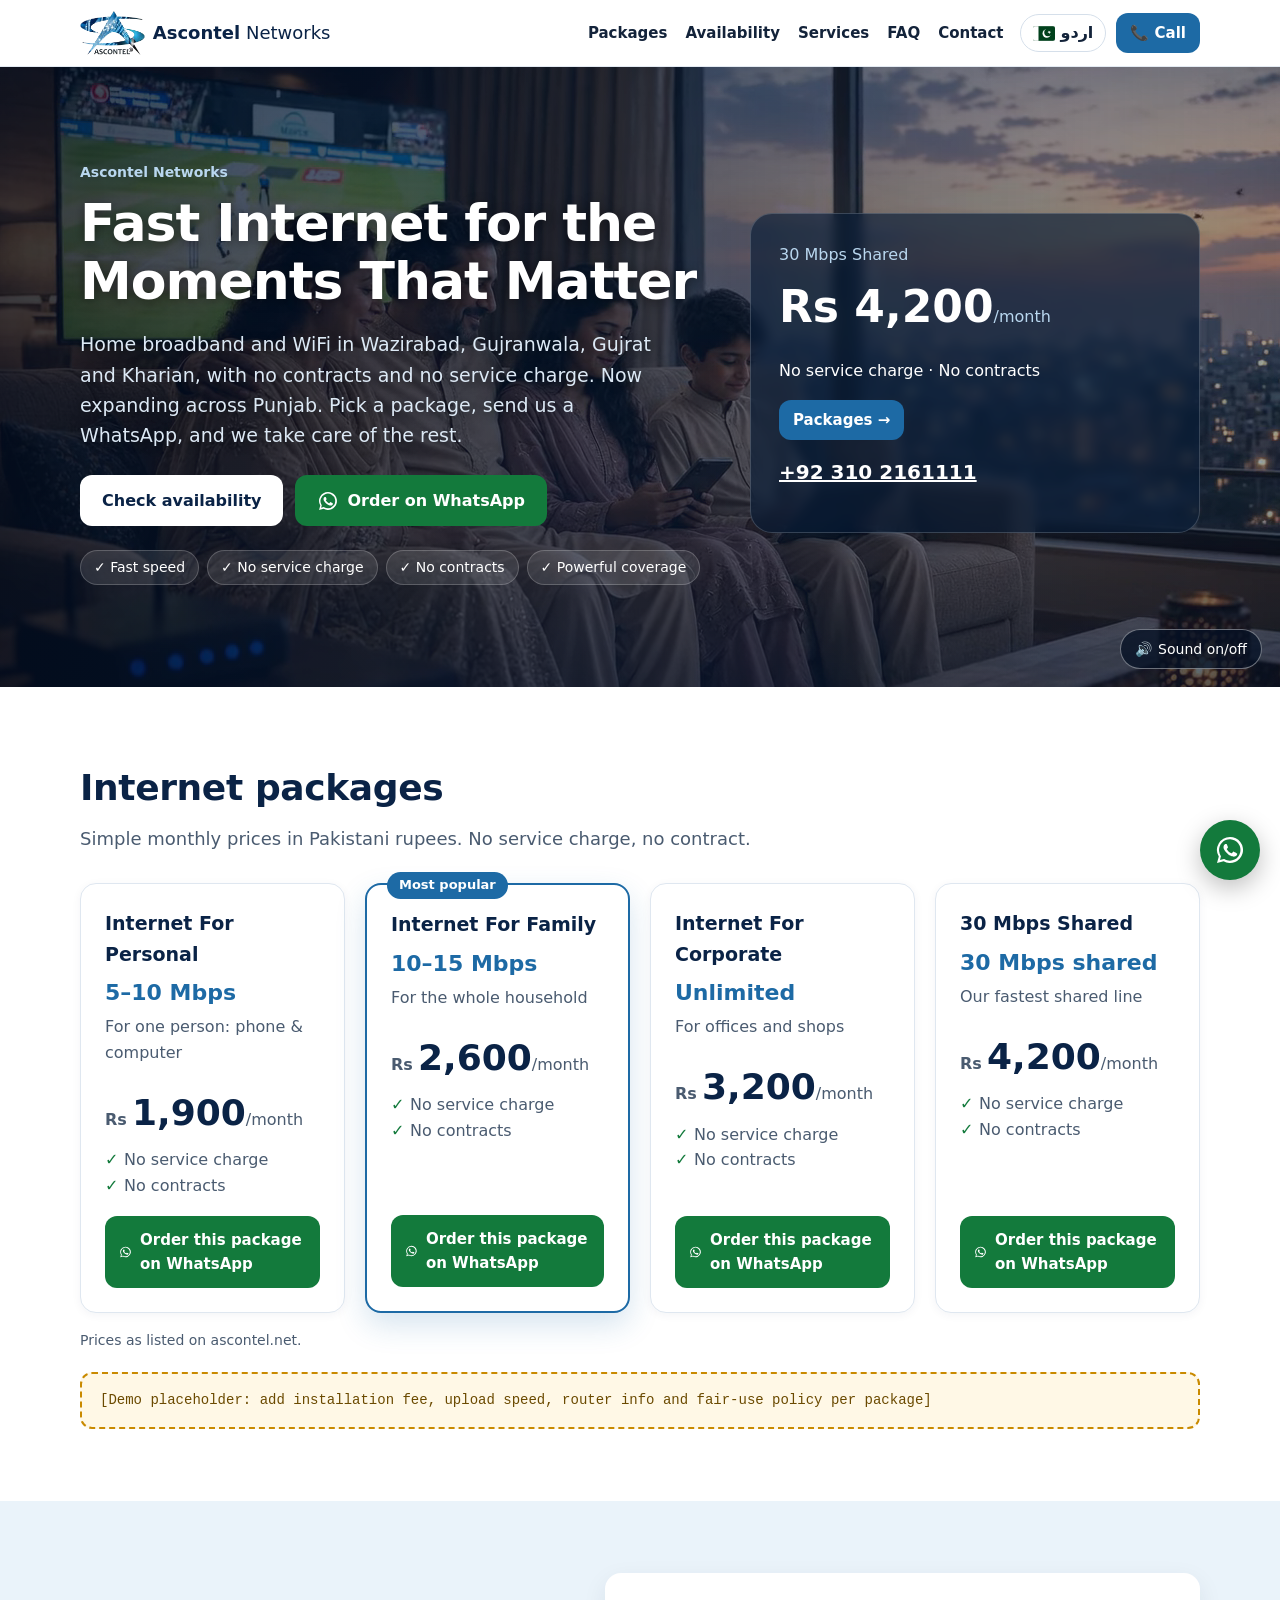
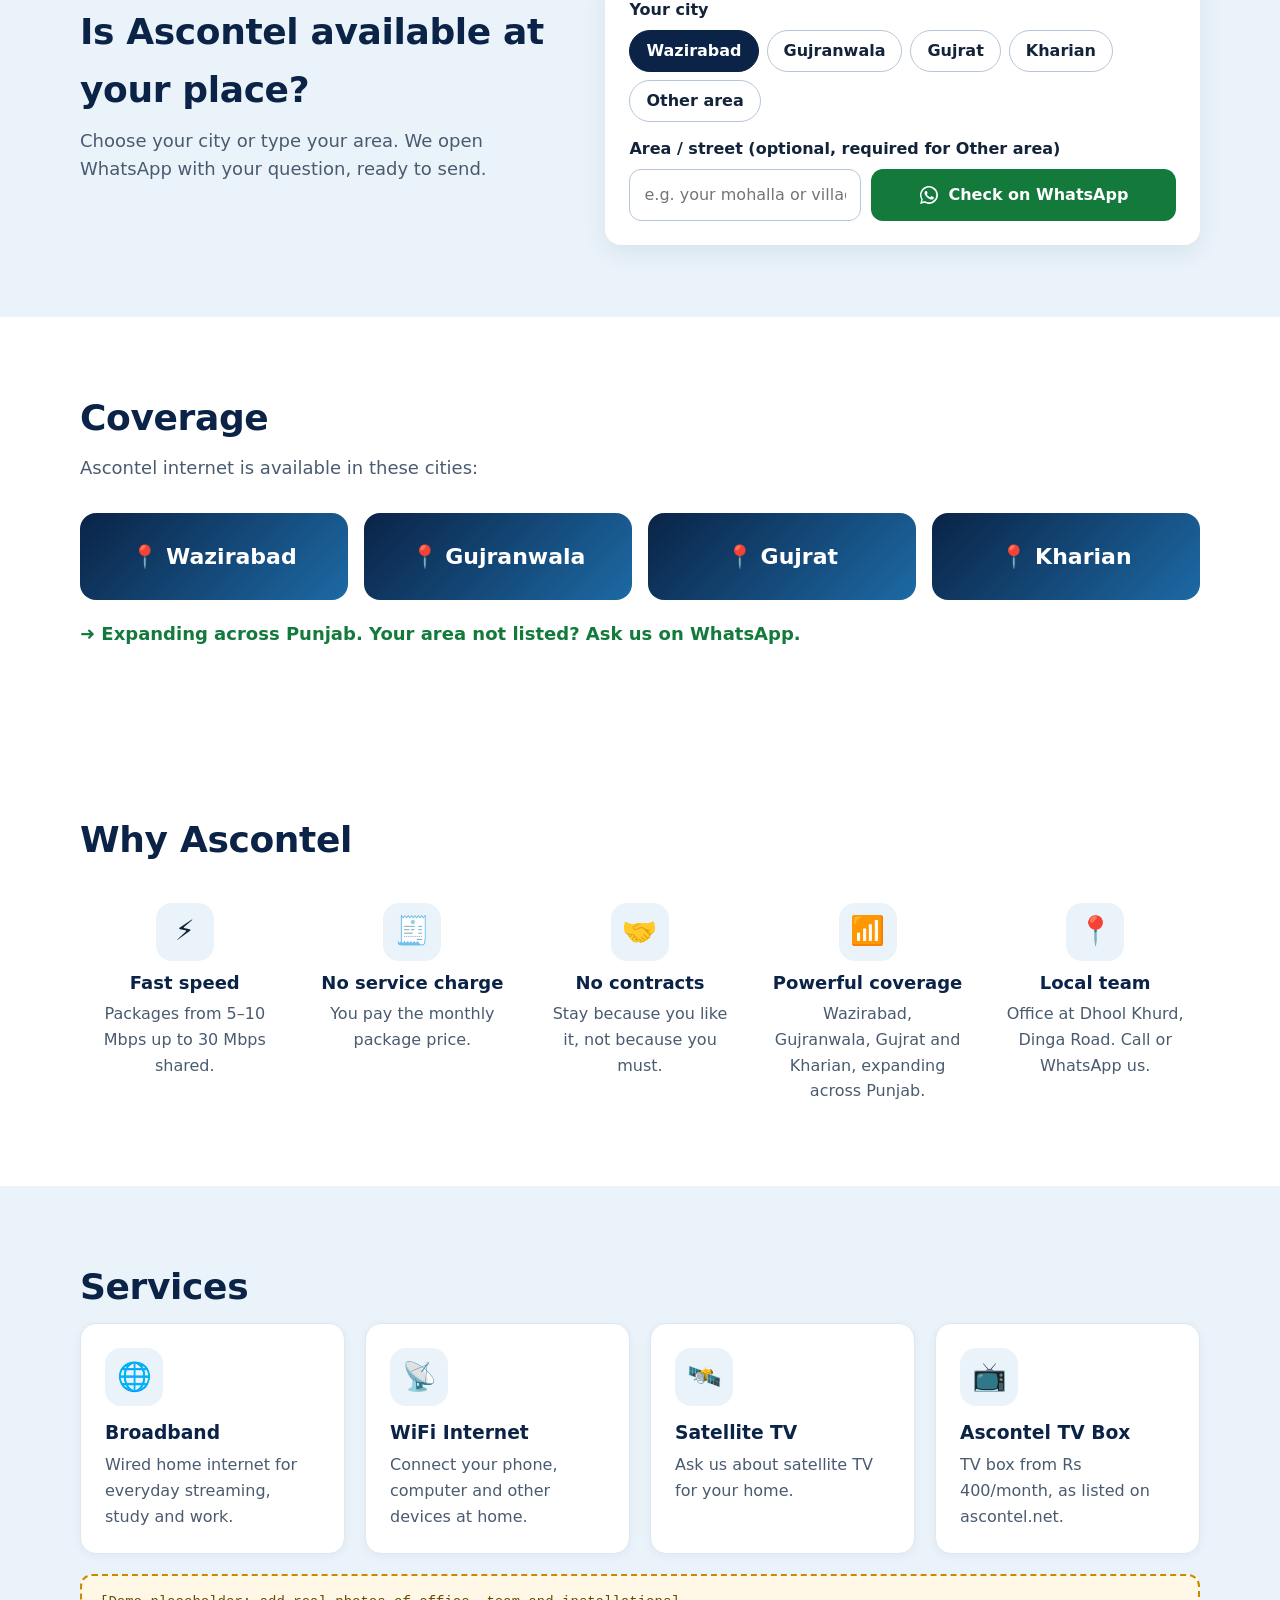
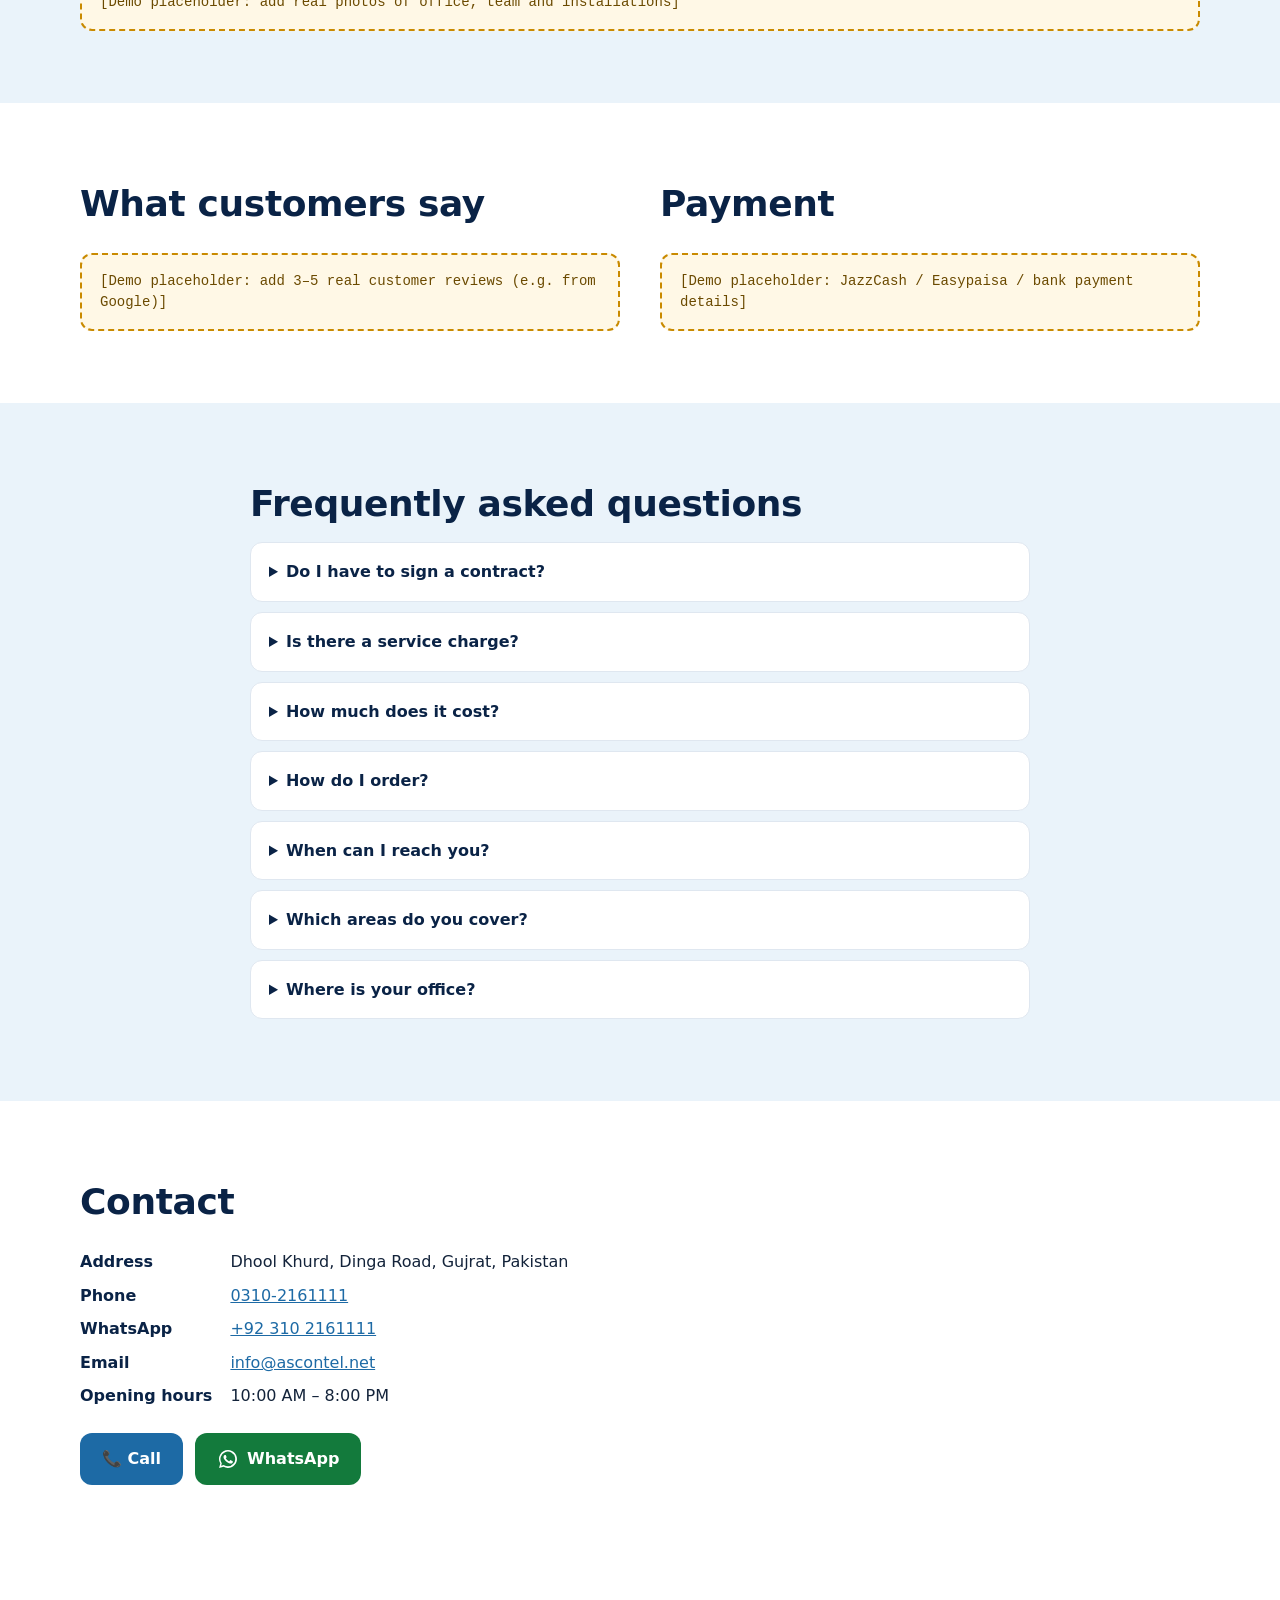
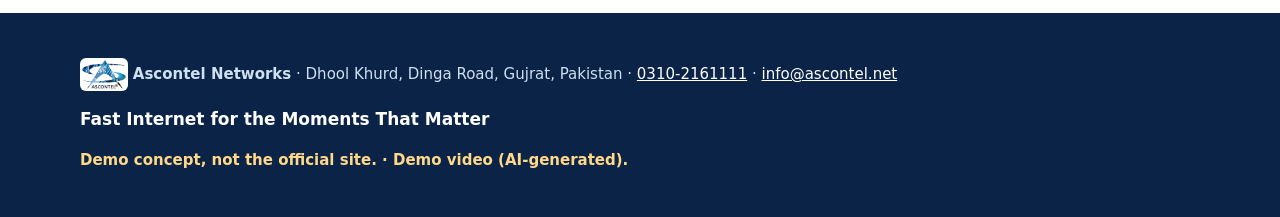
==== index.html @ 34e4cd10 "Hero video: sound on immediately where allowed, else on first interaction" ====
<!doctype html><html lang="en" dir="ltr"><head><meta charset="utf-8"><meta name="viewport" content="width=device-width,initial-scale=1">
<title>Fast Internet for the Moments That Matter | Ascontel – Wazirabad, Gujranwala, Gujrat & Kharian</title><meta name="description" content="Ascontel Networks: broadband &amp; WiFi internet in Wazirabad, Gujranwala, Gujrat and Kharian. From Rs 1,900/month, no service charge, no contracts. WhatsApp 0310-2161111."><link rel="canonical" href="https://4bzkfm6hb5-jpg.github.io/ascontel-demo/">
<link rel="alternate" hreflang="en" href="https://4bzkfm6hb5-jpg.github.io/ascontel-demo/"><link rel="alternate" hreflang="ur" href="https://4bzkfm6hb5-jpg.github.io/ascontel-demo/ur/"><link rel="alternate" hreflang="x-default" href="https://4bzkfm6hb5-jpg.github.io/ascontel-demo/">
<meta property="og:type" content="website"><meta property="og:title" content="Fast Internet for the Moments That Matter | Ascontel – Wazirabad, Gujranwala, Gujrat &amp; Kharian"><meta property="og:description" content="Ascontel Networks: broadband &amp; WiFi internet in Wazirabad, Gujranwala, Gujrat and Kharian. From Rs 1,900/month, no service charge, no contracts. WhatsApp 0310-2161111."><meta property="og:url" content="https://4bzkfm6hb5-jpg.github.io/ascontel-demo/"><meta property="og:image" content="https://4bzkfm6hb5-jpg.github.io/ascontel-demo/assets/og-icon.png"><meta property="og:locale" content="en_PK"><meta name="twitter:card" content="summary">
<meta name="theme-color" content="#0a2346"><link rel="icon" href="assets/favicon-32.png" sizes="32x32"><link rel="icon" href="assets/icon-192.png" sizes="192x192"><link rel="apple-touch-icon" href="assets/apple-touch-icon.png">
<link rel="stylesheet" href="assets/style.css?v=9">
<script type="application/ld+json">{"@context": "https://schema.org", "@type": "LocalBusiness", "additionalType": "https://en.wikipedia.org/wiki/Internet_service_provider", "name": "Ascontel Networks", "slogan": "Fast Internet for the Moments That Matter", "url": "https://www.ascontel.net/", "logo": "https://4bzkfm6hb5-jpg.github.io/ascontel-demo/assets/logo-trim.png", "image": "https://4bzkfm6hb5-jpg.github.io/ascontel-demo/assets/og-icon.png", "telephone": "+92 310 2161111", "email": "info@ascontel.net", "address": {"@type": "PostalAddress", "streetAddress": "Dhool Khurd, Dinga Road", "addressLocality": "Gujrat", "addressCountry": "PK"}, "areaServed": [{"@type": "City", "name": "Wazirabad", "containedInPlace": {"@type": "State", "name": "Punjab, Pakistan"}}, {"@type": "City", "name": "Gujranwala", "containedInPlace": {"@type": "State", "name": "Punjab, Pakistan"}}, {"@type": "City", "name": "Gujrat", "containedInPlace": {"@type": "State", "name": "Punjab, Pakistan"}}, {"@type": "City", "name": "Kharian", "containedInPlace": {"@type": "State", "name": "Punjab, Pakistan"}}], "makesOffer": [{"@type": "Offer", "name": "Internet For Personal", "price": "1900", "priceCurrency": "PKR", "description": "5–10 Mbps, per month"}, {"@type": "Offer", "name": "Internet For Family", "price": "2600", "priceCurrency": "PKR", "description": "10–15 Mbps, per month"}, {"@type": "Offer", "name": "Internet For Corporate", "price": "3200", "priceCurrency": "PKR", "description": "Unlimited, per month"}, {"@type": "Offer", "name": "30 Mbps Shared", "price": "4200", "priceCurrency": "PKR", "description": "30 Mbps shared, per month"}]}</script><script type="application/ld+json">{"@context": "https://schema.org", "@type": "FAQPage", "mainEntity": [{"@type": "Question", "name": "Do I have to sign a contract?", "acceptedAnswer": {"@type": "Answer", "text": "No. Ascontel works with no contracts."}}, {"@type": "Question", "name": "Is there a service charge?", "acceptedAnswer": {"@type": "Answer", "text": "No, there is no service charge. You pay the monthly package price."}}, {"@type": "Question", "name": "How much does it cost?", "acceptedAnswer": {"@type": "Answer", "text": "Internet For Personal (5–10 Mbps) Rs 1,900, Internet For Family (10–15 Mbps) Rs 2,600, Internet For Corporate Rs 3,200 and 30 Mbps Shared Rs 4,200 per month."}}, {"@type": "Question", "name": "How do I order?", "acceptedAnswer": {"@type": "Answer", "text": "Tap “Order this package on WhatsApp”, call 0310-2161111 or email info@ascontel.net."}}, {"@type": "Question", "name": "When can I reach you?", "acceptedAnswer": {"@type": "Answer", "text": "Our office is open from 10:00 AM to 8:00 PM."}}, {"@type": "Question", "name": "Which areas do you cover?", "acceptedAnswer": {"@type": "Answer", "text": "Wazirabad, Gujranwala, Gujrat and Kharian. We are expanding across Punjab, so ask us on WhatsApp for your area."}}, {"@type": "Question", "name": "Where is your office?", "acceptedAnswer": {"@type": "Answer", "text": "Dhool Khurd, Dinga Road, Gujrat, Pakistan."}}]}</script></head>
<body class="en"><a class="skip" href="#main">Skip to content</a>
<header class="top"><div class="wrap bar"><a class="brand" href="./" aria-label="Ascontel Networks"><img src="assets/logo-trim.png" alt="Ascontel logo" width="64" height="44"><span><b>Ascontel</b> Networks</span></a>
<nav class="nav"><a href="#packages">Packages</a><a href="#availability">Availability</a><a href="#services">Services</a><a href="#faq">FAQ</a><a href="#contact">Contact</a></nav><div class="acts"><a class="lang" href="ur/" hreflang="ur" lang="ur"><img src="assets/flag-pk.svg" alt="" width="22" height="15">اردو</a><a class="btn sm call" href="tel:+923102161111">📞 Call</a></div></div></header>
<main id="main">
<section class="hero"><video class="hv" muted playsinline preload="none" poster="media/hero-poster.jpg" aria-hidden="true" tabindex="-1"><source src="media/hero.webm" type="video/webm"><source src="media/hero.mp4" type="video/mp4"></video><div class="hov" aria-hidden="true"></div><button class="snd" type="button" aria-pressed="false" aria-label="Sound on/off" hidden>🔇<span>Sound on/off</span></button><div class="wrap hgrid"><div><p class="eyebrow">Ascontel Networks</p><h1>Fast Internet for the Moments That Matter</h1><p class="lead">Home broadband and WiFi in Wazirabad, Gujranwala, Gujrat and Kharian, with no contracts and no service charge. Now expanding across Punjab. Pick a package, send us a WhatsApp, and we take care of the rest.</p>
<div class="ctas"><a class="btn light" href="#availability">Check availability</a><a class="btn wa" href="https://wa.me/923102161111?text=Hello%20Ascontel%2C%20I%20would%20like%20to%20order%3A%20Internet%20For%20Family%20%2810%E2%80%9315%20Mbps%2C%20Rs%202%2C600/month%29.%0AName%3A%20%0AArea%20/%20village%3A%20" target="_blank" rel="noopener"><svg viewBox="0 0 32 32" aria-hidden="true" width="22" height="22"><path fill="currentColor" d="M16 3a13 13 0 0 0-11.2 19.6L3 29l6.6-1.7A13 13 0 1 0 16 3zm0 23.7c-2 0-4-.6-5.7-1.6l-.4-.2-3.9 1 1-3.8-.3-.4A10.7 10.7 0 1 1 16 26.7zm5.9-8c-.3-.2-1.9-1-2.2-1-.3-.1-.5-.2-.7.2l-1 1.2c-.2.2-.4.2-.7.1a8.8 8.8 0 0 1-4.4-3.8c-.3-.6.3-.5 1-1.8.1-.2 0-.4 0-.6l-1-2.4c-.3-.6-.5-.5-.7-.5h-.6c-.2 0-.6.1-.9.4-.3.3-1.2 1.1-1.2 2.8s1.2 3.2 1.4 3.5c.2.2 2.4 3.6 5.8 5 2.1.9 3 1 4 .8.7-.1 1.9-.8 2.2-1.5.3-.8.3-1.4.2-1.5-.1-.2-.3-.3-.6-.4z"/></svg><span>Order on WhatsApp</span></a></div>
<ul class="badges"><li>✓ Fast speed</li><li>✓ No service charge</li><li>✓ No contracts</li><li>✓ Powerful coverage</li></ul></div>
<div class="hcard"><p class="muted">30 Mbps Shared</p><p class="big">Rs 4,200<span>/month</span></p><p>No service charge · No contracts</p><a class="btn sm" href="#packages">Packages →</a>
<p class="tel"><a href="tel:+923102161111">+92 310 2161111</a></p></div></div></section>
<section id="packages" class="sec"><div class="wrap"><h2>Internet packages</h2><p class="sub">Simple monthly prices in Pakistani rupees. No service charge, no contract.</p><div class="grid4"><article class="card pkg"><h3>Internet For Personal</h3><p class="speed">5–10 Mbps</p><p class="muted">For one person: phone & computer</p>
<p class="price"><span class="cur">Rs</span> <b>1,900</b><span class="per">/month</span></p>
<ul class="ticks"><li>No service charge</li><li>No contracts</li></ul>
<a class="btn wa block" href="https://wa.me/923102161111?text=Hello%20Ascontel%2C%20I%20would%20like%20to%20order%3A%20Internet%20For%20Personal%20%285%E2%80%9310%20Mbps%2C%20Rs%201%2C900/month%29.%0AName%3A%20%0AArea%20/%20village%3A%20" target="_blank" rel="noopener"><svg viewBox="0 0 32 32" aria-hidden="true" width="22" height="22"><path fill="currentColor" d="M16 3a13 13 0 0 0-11.2 19.6L3 29l6.6-1.7A13 13 0 1 0 16 3zm0 23.7c-2 0-4-.6-5.7-1.6l-.4-.2-3.9 1 1-3.8-.3-.4A10.7 10.7 0 1 1 16 26.7zm5.9-8c-.3-.2-1.9-1-2.2-1-.3-.1-.5-.2-.7.2l-1 1.2c-.2.2-.4.2-.7.1a8.8 8.8 0 0 1-4.4-3.8c-.3-.6.3-.5 1-1.8.1-.2 0-.4 0-.6l-1-2.4c-.3-.6-.5-.5-.7-.5h-.6c-.2 0-.6.1-.9.4-.3.3-1.2 1.1-1.2 2.8s1.2 3.2 1.4 3.5c.2.2 2.4 3.6 5.8 5 2.1.9 3 1 4 .8.7-.1 1.9-.8 2.2-1.5.3-.8.3-1.4.2-1.5-.1-.2-.3-.3-.6-.4z"/></svg><span>Order this package on WhatsApp</span></a></article><article class="card pkg feat"><span class="tag">Most popular</span><h3>Internet For Family</h3><p class="speed">10–15 Mbps</p><p class="muted">For the whole household</p>
<p class="price"><span class="cur">Rs</span> <b>2,600</b><span class="per">/month</span></p>
<ul class="ticks"><li>No service charge</li><li>No contracts</li></ul>
<a class="btn wa block" href="https://wa.me/923102161111?text=Hello%20Ascontel%2C%20I%20would%20like%20to%20order%3A%20Internet%20For%20Family%20%2810%E2%80%9315%20Mbps%2C%20Rs%202%2C600/month%29.%0AName%3A%20%0AArea%20/%20village%3A%20" target="_blank" rel="noopener"><svg viewBox="0 0 32 32" aria-hidden="true" width="22" height="22"><path fill="currentColor" d="M16 3a13 13 0 0 0-11.2 19.6L3 29l6.6-1.7A13 13 0 1 0 16 3zm0 23.7c-2 0-4-.6-5.7-1.6l-.4-.2-3.9 1 1-3.8-.3-.4A10.7 10.7 0 1 1 16 26.7zm5.9-8c-.3-.2-1.9-1-2.2-1-.3-.1-.5-.2-.7.2l-1 1.2c-.2.2-.4.2-.7.1a8.8 8.8 0 0 1-4.4-3.8c-.3-.6.3-.5 1-1.8.1-.2 0-.4 0-.6l-1-2.4c-.3-.6-.5-.5-.7-.5h-.6c-.2 0-.6.1-.9.4-.3.3-1.2 1.1-1.2 2.8s1.2 3.2 1.4 3.5c.2.2 2.4 3.6 5.8 5 2.1.9 3 1 4 .8.7-.1 1.9-.8 2.2-1.5.3-.8.3-1.4.2-1.5-.1-.2-.3-.3-.6-.4z"/></svg><span>Order this package on WhatsApp</span></a></article><article class="card pkg"><h3>Internet For Corporate</h3><p class="speed">Unlimited</p><p class="muted">For offices and shops</p>
<p class="price"><span class="cur">Rs</span> <b>3,200</b><span class="per">/month</span></p>
<ul class="ticks"><li>No service charge</li><li>No contracts</li></ul>
<a class="btn wa block" href="https://wa.me/923102161111?text=Hello%20Ascontel%2C%20I%20would%20like%20to%20order%3A%20Internet%20For%20Corporate%20%28Unlimited%2C%20Rs%203%2C200/month%29.%0AName%3A%20%0AArea%20/%20village%3A%20" target="_blank" rel="noopener"><svg viewBox="0 0 32 32" aria-hidden="true" width="22" height="22"><path fill="currentColor" d="M16 3a13 13 0 0 0-11.2 19.6L3 29l6.6-1.7A13 13 0 1 0 16 3zm0 23.7c-2 0-4-.6-5.7-1.6l-.4-.2-3.9 1 1-3.8-.3-.4A10.7 10.7 0 1 1 16 26.7zm5.9-8c-.3-.2-1.9-1-2.2-1-.3-.1-.5-.2-.7.2l-1 1.2c-.2.2-.4.2-.7.1a8.8 8.8 0 0 1-4.4-3.8c-.3-.6.3-.5 1-1.8.1-.2 0-.4 0-.6l-1-2.4c-.3-.6-.5-.5-.7-.5h-.6c-.2 0-.6.1-.9.4-.3.3-1.2 1.1-1.2 2.8s1.2 3.2 1.4 3.5c.2.2 2.4 3.6 5.8 5 2.1.9 3 1 4 .8.7-.1 1.9-.8 2.2-1.5.3-.8.3-1.4.2-1.5-.1-.2-.3-.3-.6-.4z"/></svg><span>Order this package on WhatsApp</span></a></article><article class="card pkg"><h3>30 Mbps Shared</h3><p class="speed">30 Mbps shared</p><p class="muted">Our fastest shared line</p>
<p class="price"><span class="cur">Rs</span> <b>4,200</b><span class="per">/month</span></p>
<ul class="ticks"><li>No service charge</li><li>No contracts</li></ul>
<a class="btn wa block" href="https://wa.me/923102161111?text=Hello%20Ascontel%2C%20I%20would%20like%20to%20order%3A%2030%20Mbps%20Shared%20%2830%20Mbps%20shared%2C%20Rs%204%2C200/month%29.%0AName%3A%20%0AArea%20/%20village%3A%20" target="_blank" rel="noopener"><svg viewBox="0 0 32 32" aria-hidden="true" width="22" height="22"><path fill="currentColor" d="M16 3a13 13 0 0 0-11.2 19.6L3 29l6.6-1.7A13 13 0 1 0 16 3zm0 23.7c-2 0-4-.6-5.7-1.6l-.4-.2-3.9 1 1-3.8-.3-.4A10.7 10.7 0 1 1 16 26.7zm5.9-8c-.3-.2-1.9-1-2.2-1-.3-.1-.5-.2-.7.2l-1 1.2c-.2.2-.4.2-.7.1a8.8 8.8 0 0 1-4.4-3.8c-.3-.6.3-.5 1-1.8.1-.2 0-.4 0-.6l-1-2.4c-.3-.6-.5-.5-.7-.5h-.6c-.2 0-.6.1-.9.4-.3.3-1.2 1.1-1.2 2.8s1.2 3.2 1.4 3.5c.2.2 2.4 3.6 5.8 5 2.1.9 3 1 4 .8.7-.1 1.9-.8 2.2-1.5.3-.8.3-1.4.2-1.5-.1-.2-.3-.3-.6-.4z"/></svg><span>Order this package on WhatsApp</span></a></article></div><p class="note">Prices as listed on ascontel.net.</p><div class="ph">[Demo placeholder: add installation fee, upload speed, router info and fair-use policy per package]</div></div></section>
<section id="availability" class="sec alt"><div class="wrap av"><div><h2>Is Ascontel available at your place?</h2><p class="sub">Choose your city or type your area. We open WhatsApp with your question, ready to send.</p></div>
<form id="avf" class="avf" action="https://wa.me/923102161111" target="_blank" data-msg="Hello Ascontel, is your internet available in: {a}?
Name: "><fieldset class="chips"><legend>Your city</legend><label><input type="radio" name="city" value="Wazirabad" checked><span>Wazirabad</span></label><label><input type="radio" name="city" value="Gujranwala"><span>Gujranwala</span></label><label><input type="radio" name="city" value="Gujrat"><span>Gujrat</span></label><label><input type="radio" name="city" value="Kharian"><span>Kharian</span></label><label><input type="radio" name="city" value=""><span>Other area</span></label></fieldset><label for="area">Area / street (optional, required for Other area)</label><div class="row"><input id="area" name="area" placeholder="e.g. your mohalla or village" autocomplete="address-level3"><button class="btn wa" type="submit"><svg viewBox="0 0 32 32" aria-hidden="true" width="22" height="22"><path fill="currentColor" d="M16 3a13 13 0 0 0-11.2 19.6L3 29l6.6-1.7A13 13 0 1 0 16 3zm0 23.7c-2 0-4-.6-5.7-1.6l-.4-.2-3.9 1 1-3.8-.3-.4A10.7 10.7 0 1 1 16 26.7zm5.9-8c-.3-.2-1.9-1-2.2-1-.3-.1-.5-.2-.7.2l-1 1.2c-.2.2-.4.2-.7.1a8.8 8.8 0 0 1-4.4-3.8c-.3-.6.3-.5 1-1.8.1-.2 0-.4 0-.6l-1-2.4c-.3-.6-.5-.5-.7-.5h-.6c-.2 0-.6.1-.9.4-.3.3-1.2 1.1-1.2 2.8s1.2 3.2 1.4 3.5c.2.2 2.4 3.6 5.8 5 2.1.9 3 1 4 .8.7-.1 1.9-.8 2.2-1.5.3-.8.3-1.4.2-1.5-.1-.2-.3-.3-.6-.4z"/></svg><span>Check on WhatsApp</span></button></div></form>
</div></section>
<section id="coverage" class="sec"><div class="wrap"><h2>Coverage</h2><p class="sub">Ascontel internet is available in these cities:</p><ul class="cities"><li>📍 Wazirabad</li><li>📍 Gujranwala</li><li>📍 Gujrat</li><li>📍 Kharian</li></ul><p class="expand">➜ Expanding across Punjab. Your area not listed? Ask us on WhatsApp.</p></div></section>
<section class="sec"><div class="wrap"><h2>Why Ascontel</h2><div class="grid5"><div class="feat-i"><span class="ic" aria-hidden="true">⚡</span><h3>Fast speed</h3><p>Packages from 5–10 Mbps up to 30 Mbps shared.</p></div><div class="feat-i"><span class="ic" aria-hidden="true">🧾</span><h3>No service charge</h3><p>You pay the monthly package price.</p></div><div class="feat-i"><span class="ic" aria-hidden="true">🤝</span><h3>No contracts</h3><p>Stay because you like it, not because you must.</p></div><div class="feat-i"><span class="ic" aria-hidden="true">📶</span><h3>Powerful coverage</h3><p>Wazirabad, Gujranwala, Gujrat and Kharian, expanding across Punjab.</p></div><div class="feat-i"><span class="ic" aria-hidden="true">📍</span><h3>Local team</h3><p>Office at Dhool Khurd, Dinga Road. Call or WhatsApp us.</p></div></div></div></section>
<section id="services" class="sec alt"><div class="wrap"><h2>Services</h2><div class="grid4"><div class="card sv"><span class="ic" aria-hidden="true">🌐</span><h3>Broadband</h3><p>Wired home internet for everyday streaming, study and work.</p></div><div class="card sv"><span class="ic" aria-hidden="true">📡</span><h3>WiFi Internet</h3><p>Connect your phone, computer and other devices at home.</p></div><div class="card sv"><span class="ic" aria-hidden="true">🛰️</span><h3>Satellite TV</h3><p>Ask us about satellite TV for your home.</p></div><div class="card sv"><span class="ic" aria-hidden="true">📺</span><h3>Ascontel TV Box</h3><p>TV box from Rs 400/month, as listed on ascontel.net.</p></div></div><div class="ph">[Demo placeholder: add real photos of office, team and installations]</div></div></section>
<section class="sec"><div class="wrap two"><div><h2>What customers say</h2><div class="ph">[Demo placeholder: add 3–5 real customer reviews (e.g. from Google)]</div></div><div><h2>Payment</h2><div class="ph">[Demo placeholder: JazzCash / Easypaisa / bank payment details]</div></div></div></section>
<section id="faq" class="sec alt"><div class="wrap narrow"><h2>Frequently asked questions</h2><div class="faq"><details><summary>Do I have to sign a contract?</summary><p>No. Ascontel works with no contracts.</p></details><details><summary>Is there a service charge?</summary><p>No, there is no service charge. You pay the monthly package price.</p></details><details><summary>How much does it cost?</summary><p>Internet For Personal (5–10 Mbps) Rs 1,900, Internet For Family (10–15 Mbps) Rs 2,600, Internet For Corporate Rs 3,200 and 30 Mbps Shared Rs 4,200 per month.</p></details><details><summary>How do I order?</summary><p>Tap “Order this package on WhatsApp”, call 0310-2161111 or email info@ascontel.net.</p></details><details><summary>When can I reach you?</summary><p>Our office is open from 10:00 AM to 8:00 PM.</p></details><details><summary>Which areas do you cover?</summary><p>Wazirabad, Gujranwala, Gujrat and Kharian. We are expanding across Punjab, so ask us on WhatsApp for your area.</p></details><details><summary>Where is your office?</summary><p>Dhool Khurd, Dinga Road, Gujrat, Pakistan.</p></details></div></div></section>
<section id="contact" class="sec"><div class="wrap two"><div><h2>Contact</h2><dl class="ct">
<dt>Address</dt><dd>Dhool Khurd, Dinga Road, Gujrat, Pakistan</dd><dt>Phone</dt><dd><a href="tel:+923102161111" dir="ltr">0310-2161111</a></dd>
<dt>WhatsApp</dt><dd><a href="https://wa.me/923102161111" target="_blank" rel="noopener" dir="ltr">+92 310 2161111</a></dd><dt>Email</dt><dd><a href="mailto:info@ascontel.net">info@ascontel.net</a></dd><dt>Opening hours</dt><dd>10:00 AM – 8:00 PM</dd></dl>
<div class="ctas"><a class="btn" href="tel:+923102161111">📞 Call</a><a class="btn wa" href="https://wa.me/923102161111" target="_blank" rel="noopener"><svg viewBox="0 0 32 32" aria-hidden="true" width="22" height="22"><path fill="currentColor" d="M16 3a13 13 0 0 0-11.2 19.6L3 29l6.6-1.7A13 13 0 1 0 16 3zm0 23.7c-2 0-4-.6-5.7-1.6l-.4-.2-3.9 1 1-3.8-.3-.4A10.7 10.7 0 1 1 16 26.7zm5.9-8c-.3-.2-1.9-1-2.2-1-.3-.1-.5-.2-.7.2l-1 1.2c-.2.2-.4.2-.7.1a8.8 8.8 0 0 1-4.4-3.8c-.3-.6.3-.5 1-1.8.1-.2 0-.4 0-.6l-1-2.4c-.3-.6-.5-.5-.7-.5h-.6c-.2 0-.6.1-.9.4-.3.3-1.2 1.1-1.2 2.8s1.2 3.2 1.4 3.5c.2.2 2.4 3.6 5.8 5 2.1.9 3 1 4 .8.7-.1 1.9-.8 2.2-1.5.3-.8.3-1.4.2-1.5-.1-.2-.3-.3-.6-.4z"/></svg><span>WhatsApp</span></a></div></div>
<div class="map"><iframe title="Map: Dhool Khurd, Dinga Road, Gujrat" src="https://www.google.com/maps?q=Dhool+Khurd%2C+Dinga+Road%2C+Gujrat&output=embed" loading="lazy" referrerpolicy="no-referrer-when-downgrade"></iframe></div></div></section>
</main>
<footer class="foot"><div class="wrap"><p><img src="assets/logo-trim.png" alt="" width="48" height="33"> <b>Ascontel Networks</b> · Dhool Khurd, Dinga Road, Gujrat, Pakistan · <a href="tel:+923102161111" dir="ltr">0310-2161111</a> · <a href="mailto:info@ascontel.net">info@ascontel.net</a></p><p class="tagline">Fast Internet for the Moments That Matter</p><p class="demo">Demo concept, not the official site. · Demo video (AI-generated).</p></div></footer>
<a class="fab" href="https://wa.me/923102161111" target="_blank" rel="noopener" aria-label="WhatsApp us"><svg viewBox="0 0 32 32" aria-hidden="true" width="22" height="22"><path fill="currentColor" d="M16 3a13 13 0 0 0-11.2 19.6L3 29l6.6-1.7A13 13 0 1 0 16 3zm0 23.7c-2 0-4-.6-5.7-1.6l-.4-.2-3.9 1 1-3.8-.3-.4A10.7 10.7 0 1 1 16 26.7zm5.9-8c-.3-.2-1.9-1-2.2-1-.3-.1-.5-.2-.7.2l-1 1.2c-.2.2-.4.2-.7.1a8.8 8.8 0 0 1-4.4-3.8c-.3-.6.3-.5 1-1.8.1-.2 0-.4 0-.6l-1-2.4c-.3-.6-.5-.5-.7-.5h-.6c-.2 0-.6.1-.9.4-.3.3-1.2 1.1-1.2 2.8s1.2 3.2 1.4 3.5c.2.2 2.4 3.6 5.8 5 2.1.9 3 1 4 .8.7-.1 1.9-.8 2.2-1.5.3-.8.3-1.4.2-1.5-.1-.2-.3-.3-.6-.4z"/></svg></a>
<script>(function(){var v=document.querySelector('.hv'),c=navigator.connection||{};if(!v||matchMedia('(prefers-reduced-motion: reduce)').matches||c.saveData||/(^|-)2g$/.test(c.effectiveType||''))return;v.preload='auto';v.autoplay=true;var h=document.querySelector('.hero');var sb=h.querySelector('.snd');sb.hidden=false;sb.addEventListener('click',function(){v.muted=!v.muted;sb.setAttribute('aria-pressed',String(!v.muted));sb.firstChild.nodeValue=v.muted?'🔇':'🔊';if(v.ended){v.currentTime=0;h.classList.remove('done','end');v.play();}});v.addEventListener('ended',function(){sb.hidden=true});v.addEventListener('playing',function(){h.classList.add('vid')});v.addEventListener('timeupdate',function(){if(v.currentTime>=7.5)h.classList.add('end')});v.addEventListener('ended',function(){h.classList.remove('vid');h.classList.add('done')});function ui(){sb.setAttribute('aria-pressed',String(!v.muted));sb.firstChild.nodeValue=v.muted?'🔇':'🔊';}function un(){if(v.muted&&!v.ended){v.muted=false;ui();}['pointerdown','keydown','touchstart','scroll'].forEach(function(t){removeEventListener(t,un,true)});}v.muted=false;ui();var p=v.play();if(p&&p.catch)p.catch(function(){v.muted=true;ui();v.play().catch(function(){});['pointerdown','keydown','touchstart','scroll'].forEach(function(t){addEventListener(t,un,{capture:true,passive:true})});});})();document.getElementById('avf').addEventListener('submit',function(e){e.preventDefault();var c=(this.querySelector('input[name=city]:checked')||{}).value||'',d=this.area.value.trim();if(!c&&!d){this.area.required=true;this.area.reportValidity();return;}var a=[d,c].filter(Boolean).join(', ');var m=this.dataset.msg.replace('{a}',a);window.open('https://wa.me/923102161111?text='+encodeURIComponent(m),'_blank','noopener');});</script>
</body></html>
---- assets/style.css ----
:root{--navy:#0a2346;--blue:#1d6aa5;--sky:#4a95c8;--ice:#eaf3fa;--ink:#13233a;--mut:#4a5b70;--wa:#137a3c;--r:16px}
*{box-sizing:border-box}html{scroll-behavior:smooth}body{margin:0;font:16px/1.6 system-ui,-apple-system,"Segoe UI",Roboto,Arial,sans-serif;color:var(--ink);background:#fff}
.ur{font-family:"Noto Nastaliq Urdu",serif;line-height:2.1;font-size:17px}.ur h1,.ur h2,.ur h3{line-height:1.9}
a{color:var(--blue)}img{max-width:100%}.wrap{max-width:1160px;margin:auto;padding:0 20px}.narrow{max-width:820px}
.skip{position:absolute;width:1px;height:1px;overflow:hidden;clip:rect(0 0 0 0)}.skip:focus{width:auto;height:auto;clip:auto;top:10px;background:#fff;padding:8px;z-index:99}
.top{position:sticky;top:0;z-index:50;background:rgba(255,255,255,.95);backdrop-filter:blur(8px);border-bottom:1px solid #e3eaf2}
.bar{display:flex;align-items:center;gap:16px;min-height:66px}.brand{display:flex;align-items:center;gap:8px;text-decoration:none;color:var(--navy);font-size:18px}.brand img{height:44px;width:auto}
.nav{display:flex;gap:18px;margin-inline-start:auto}.nav a{color:var(--ink);text-decoration:none;font-weight:600;font-size:15px}.nav a:hover{color:var(--blue)}
.acts{display:flex;gap:10px;align-items:center}.lang{display:flex;gap:6px;align-items:center;text-decoration:none;color:var(--ink);font-weight:600;border:1px solid #d5dfea;border-radius:99px;padding:5px 12px}.lang img{border-radius:2px}
.btn{display:inline-flex;align-items:center;justify-content:center;gap:8px;background:var(--blue);color:#fff;text-decoration:none;font-weight:700;padding:13px 22px;border-radius:12px;border:0;cursor:pointer;font:inherit;font-weight:700;transition:transform .15s,box-shadow .15s}
.btn:hover{transform:translateY(-1px);box-shadow:0 6px 18px rgba(10,35,70,.2)}.btn.sm{padding:8px 14px;font-size:15px}.btn.wa{background:var(--wa)}.btn.light{background:#fff;color:var(--navy)}.btn.block{display:flex;width:100%;margin-top:auto}
.hero{background:radial-gradient(1200px 500px at 85% -10%,#2f7fc0 0,transparent 60%),linear-gradient(135deg,#061a36,#0a2346 55%,#123d6e);color:#fff;padding:72px 0 80px}
.hgrid{display:grid;grid-template-columns:1.4fr 1fr;gap:40px;align-items:center}.eyebrow{color:#b9d7ef;font-weight:600;font-size:14px;margin:0 0 10px}
h1{font-size:clamp(30px,4.6vw,52px);line-height:1.12;margin:0 0 16px;letter-spacing:-.02em}.lead{font-size:19px;color:#dce9f5;max-width:600px}
.ctas{display:flex;flex-wrap:wrap;gap:12px;margin:24px 0}.badges{list-style:none;padding:0;margin:0;display:flex;flex-wrap:wrap;gap:8px}.badges li{background:rgba(255,255,255,.1);border:1px solid rgba(255,255,255,.2);border-radius:99px;padding:5px 13px;font-size:14px}
.hcard{background:rgba(255,255,255,.08);border:1px solid rgba(255,255,255,.18);border-radius:22px;padding:28px;backdrop-filter:blur(6px)}.hcard .muted{color:#b9d7ef;margin:0}.big{font-size:44px;font-weight:800;margin:4px 0}.big span{font-size:16px;font-weight:500;color:#b9d7ef}.hcard .tel a{color:#fff;font-weight:700;font-size:20px}
.sec{padding:72px 0}.alt{background:var(--ice)}h2{font-size:clamp(26px,3vw,36px);margin:0 0 8px;color:var(--navy);letter-spacing:-.01em}.sub{color:var(--mut);margin:0 0 30px;font-size:18px}
.grid4{display:grid;grid-template-columns:repeat(4,1fr);gap:20px}.grid5{display:grid;grid-template-columns:repeat(5,1fr);gap:18px;margin-top:24px}.two{display:grid;grid-template-columns:1fr 1fr;gap:40px}
.card{background:#fff;border:1px solid #dfe7f0;border-radius:var(--r);padding:24px;box-shadow:0 2px 10px rgba(10,35,70,.05)}
.pkg{display:flex;flex-direction:column;position:relative}.pkg h3{margin:0;color:var(--navy);font-size:19px}.pkg.feat{border:2px solid var(--blue);box-shadow:0 12px 30px rgba(29,106,165,.18)}
.tag{position:absolute;top:-13px;inset-inline-start:20px;background:var(--blue);color:#fff;font-size:13px;font-weight:700;padding:3px 12px;border-radius:99px}
.speed{font-weight:800;color:var(--blue);font-size:22px;margin:6px 0 0}.muted{color:var(--mut);margin:4px 0}.price{margin:14px 0 6px}.price b{font-size:36px;color:var(--navy)}.cur{font-weight:700;color:var(--mut)}.per{color:var(--mut)}
.ticks{list-style:none;padding:0;margin:0 0 18px;color:var(--mut)}.ticks li:before{content:"✓ ";color:var(--wa);font-weight:800}
.note{color:var(--mut);font-size:14px;margin-top:16px}
.ph{margin-top:20px;border:2px dashed #c98a00;background:#fff8e6;color:#6b4a00;border-radius:12px;padding:16px 18px;font-family:ui-monospace,Consolas,monospace;font-size:14px;line-height:1.5;direction:ltr;text-align:left}
.av{display:grid;grid-template-columns:1fr 1.2fr;gap:30px;align-items:center}.av .ph{grid-column:1/-1;margin-top:0}
.avf{background:#fff;border-radius:var(--r);padding:24px;box-shadow:0 8px 24px rgba(10,35,70,.08)}.row{display:flex;gap:10px;flex-wrap:wrap}
.avf input{flex:1;min-width:200px;font:inherit;padding:12px 14px;border:1.5px solid #b8c7d8;border-radius:12px}.avf input:focus{outline:3px solid #9cc7ea;border-color:var(--blue)}
.feat-i{text-align:center;padding:10px}.feat-i h3{color:var(--navy);margin:8px 0 4px;font-size:18px}.feat-i p{color:var(--mut);margin:0}.ic{font-size:28px;display:inline-grid;place-items:center;width:58px;height:58px;border-radius:16px;background:var(--ice)}
.sv h3{color:var(--navy);margin:12px 0 4px}.sv p{color:var(--mut);margin:0}
.faq details{background:#fff;border:1px solid #dfe7f0;border-radius:12px;margin:10px 0;padding:4px 18px}.faq summary{cursor:pointer;font-weight:700;padding:12px 0;color:var(--navy)}.faq p{margin:0 0 14px;color:var(--mut)}
.ct{display:grid;grid-template-columns:auto 1fr;gap:8px 18px;margin:18px 0}.ct dt{font-weight:700;color:var(--navy)}.ct dd{margin:0}
.map iframe{width:100%;height:100%;min-height:360px;border:0;border-radius:var(--r)}
.foot{background:var(--navy);color:#cfe0f0;padding:30px 0;font-size:15px}.foot a{color:#fff}.foot img{vertical-align:middle;background:#fff;border-radius:6px;padding:2px}.demo{color:#ffd88a;font-weight:600}
.fab{position:fixed;bottom:20px;inset-inline-end:20px;width:60px;height:60px;border-radius:50%;background:var(--wa);color:#fff;display:grid;place-items:center;box-shadow:0 8px 24px rgba(0,0,0,.25);z-index:60}.fab svg{width:32px;height:32px}
a:focus-visible,.btn:focus-visible,summary:focus-visible{outline:3px solid #ffb703;outline-offset:2px}
@media(max-width:980px){.nav{display:none}.grid4{grid-template-columns:repeat(2,1fr)}.grid5{grid-template-columns:repeat(2,1fr)}}
@media(max-width:720px){.hgrid,.two,.av{grid-template-columns:1fr}.grid4,.grid5{grid-template-columns:1fr}.hero{padding:44px 0 52px}.sec{padding:52px 0}.brand span{display:none}.call{padding:8px 12px}}
.chips{border:0;padding:0;margin:0 0 14px;display:flex;flex-wrap:wrap;gap:8px}.chips legend{font-weight:700;margin-bottom:8px;padding:0}
.chips label{cursor:pointer}.chips input{position:absolute;opacity:0}.chips span{display:inline-block;border:1.5px solid #b8c7d8;border-radius:99px;padding:7px 16px;font-weight:600;background:#fff}
.chips input:checked+span{background:var(--navy);border-color:var(--navy);color:#fff}.chips input:focus-visible+span{outline:3px solid #ffb703}
.cities{list-style:none;padding:0;margin:0;display:grid;grid-template-columns:repeat(4,1fr);gap:16px}.cities li{background:linear-gradient(135deg,#0a2346,#1d6aa5);color:#fff;border-radius:var(--r);padding:26px 20px;font-size:22px;font-weight:800;text-align:center}
.expand{margin-top:20px;font-weight:700;color:var(--wa);font-size:18px}.avf>label{display:block;font-weight:700;margin-bottom:8px}
@media(max-width:720px){.cities{grid-template-columns:repeat(2,1fr)}}
.pkg .btn{font-size:15px;padding:12px 14px}html,body{overflow-x:clip}
.hero{position:relative;overflow:hidden;isolation:isolate;background:#061a36 url(../media/hero-poster.jpg) center/cover no-repeat;min-height:620px;display:flex;align-items:center}
.hero>.wrap{position:relative;z-index:2;width:100%}.hv{position:absolute;inset:0;width:100%;height:100%;object-fit:cover;z-index:0}
.hov{position:absolute;inset:0;z-index:1;background:linear-gradient(90deg,rgba(4,16,36,.92) 0,rgba(6,26,54,.78) 45%,rgba(6,26,54,.45) 100%),linear-gradient(0deg,rgba(4,16,36,.55),transparent 40%)}
[dir=rtl] .hov{background:linear-gradient(270deg,rgba(4,16,36,.92) 0,rgba(6,26,54,.78) 45%,rgba(6,26,54,.45) 100%),linear-gradient(0deg,rgba(4,16,36,.55),transparent 40%)}
.hero h1,.hero .lead{text-shadow:0 2px 12px rgba(0,0,0,.45)}.hcard{background:rgba(6,26,54,.62)}
@media(max-width:720px){.hero{min-height:0}.hov,[dir=rtl] .hov{background:linear-gradient(180deg,rgba(4,16,36,.75),rgba(4,16,36,.9))}}
.av>*,.chips,.avf{min-width:0}.avf input{min-width:0;flex:1 1 180px}.avf .btn{white-space:normal;flex:1 1 auto}
/* hero video: plays once; text hides over the white logo end, then fades back to poster */
.hv{transition:opacity 1s}.hero.done .hv{opacity:0}
.hero>.wrap,.hov{transition:opacity .6s}.hero.vid.end>.wrap,.hero.vid.end .hov{opacity:0;pointer-events:none}
.hero.vid:not(.end) .hov{opacity:.85}
.tagline{font-weight:700;color:#fff;font-size:17px;margin:6px 0}
.snd{position:absolute;z-index:3;bottom:18px;inset-inline-end:18px;display:flex;gap:6px;align-items:center;background:rgba(4,16,36,.75);color:#fff;border:1px solid rgba(255,255,255,.4);border-radius:99px;padding:8px 14px;font:inherit;font-size:14px;cursor:pointer}.snd[hidden]{display:none}.snd:focus-visible{outline:3px solid #ffb703}
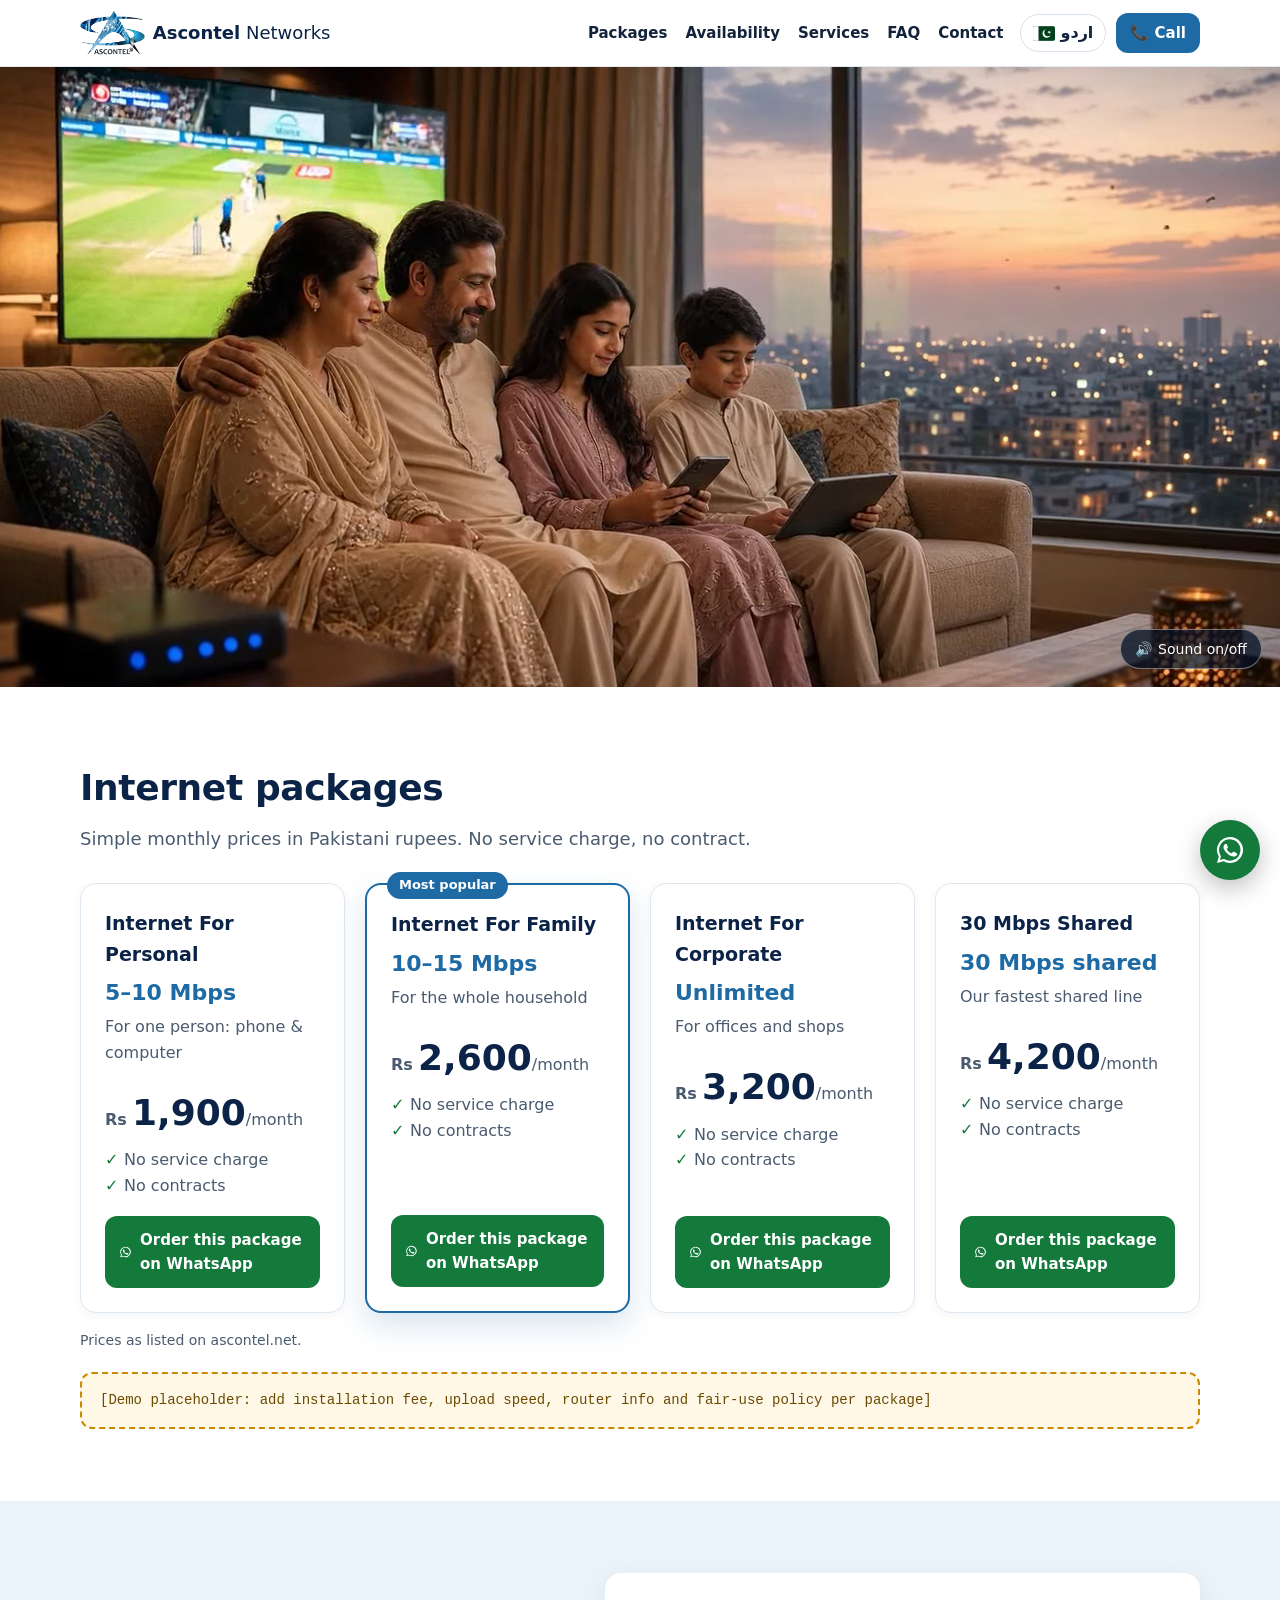
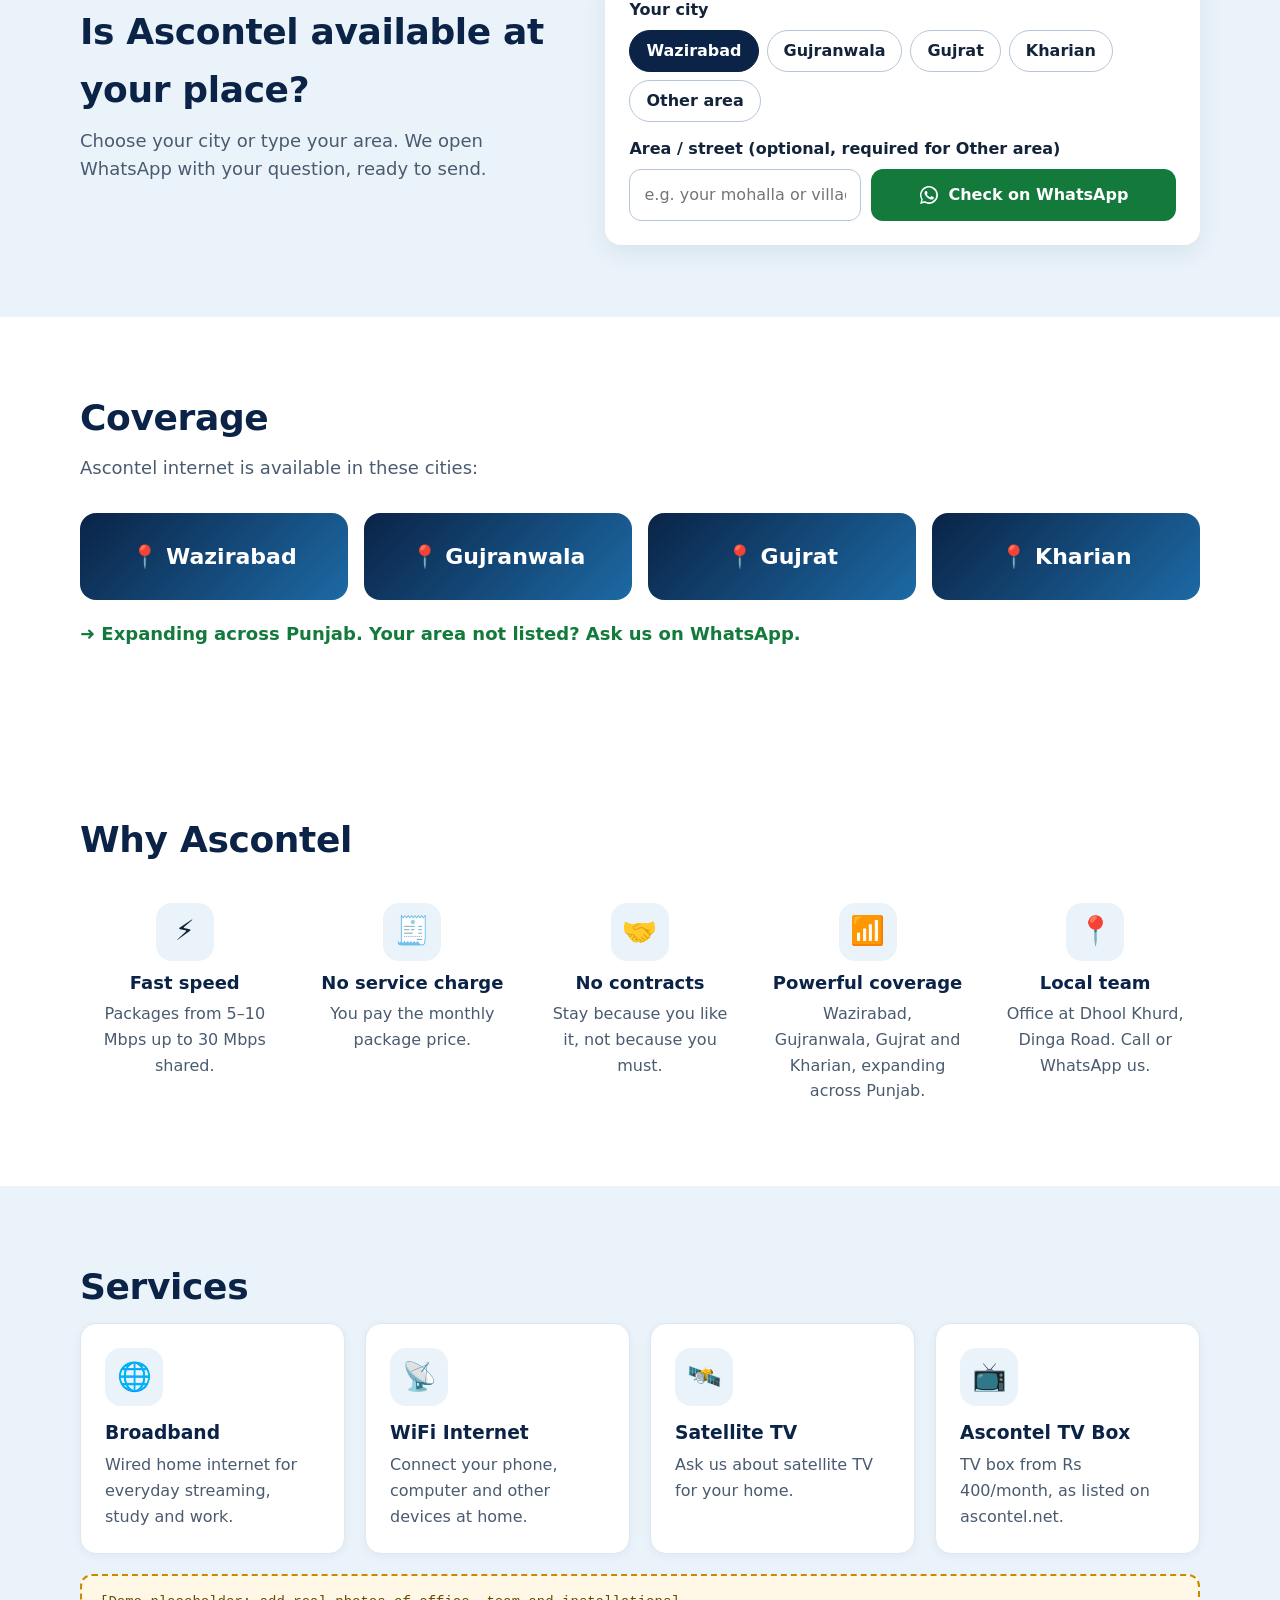
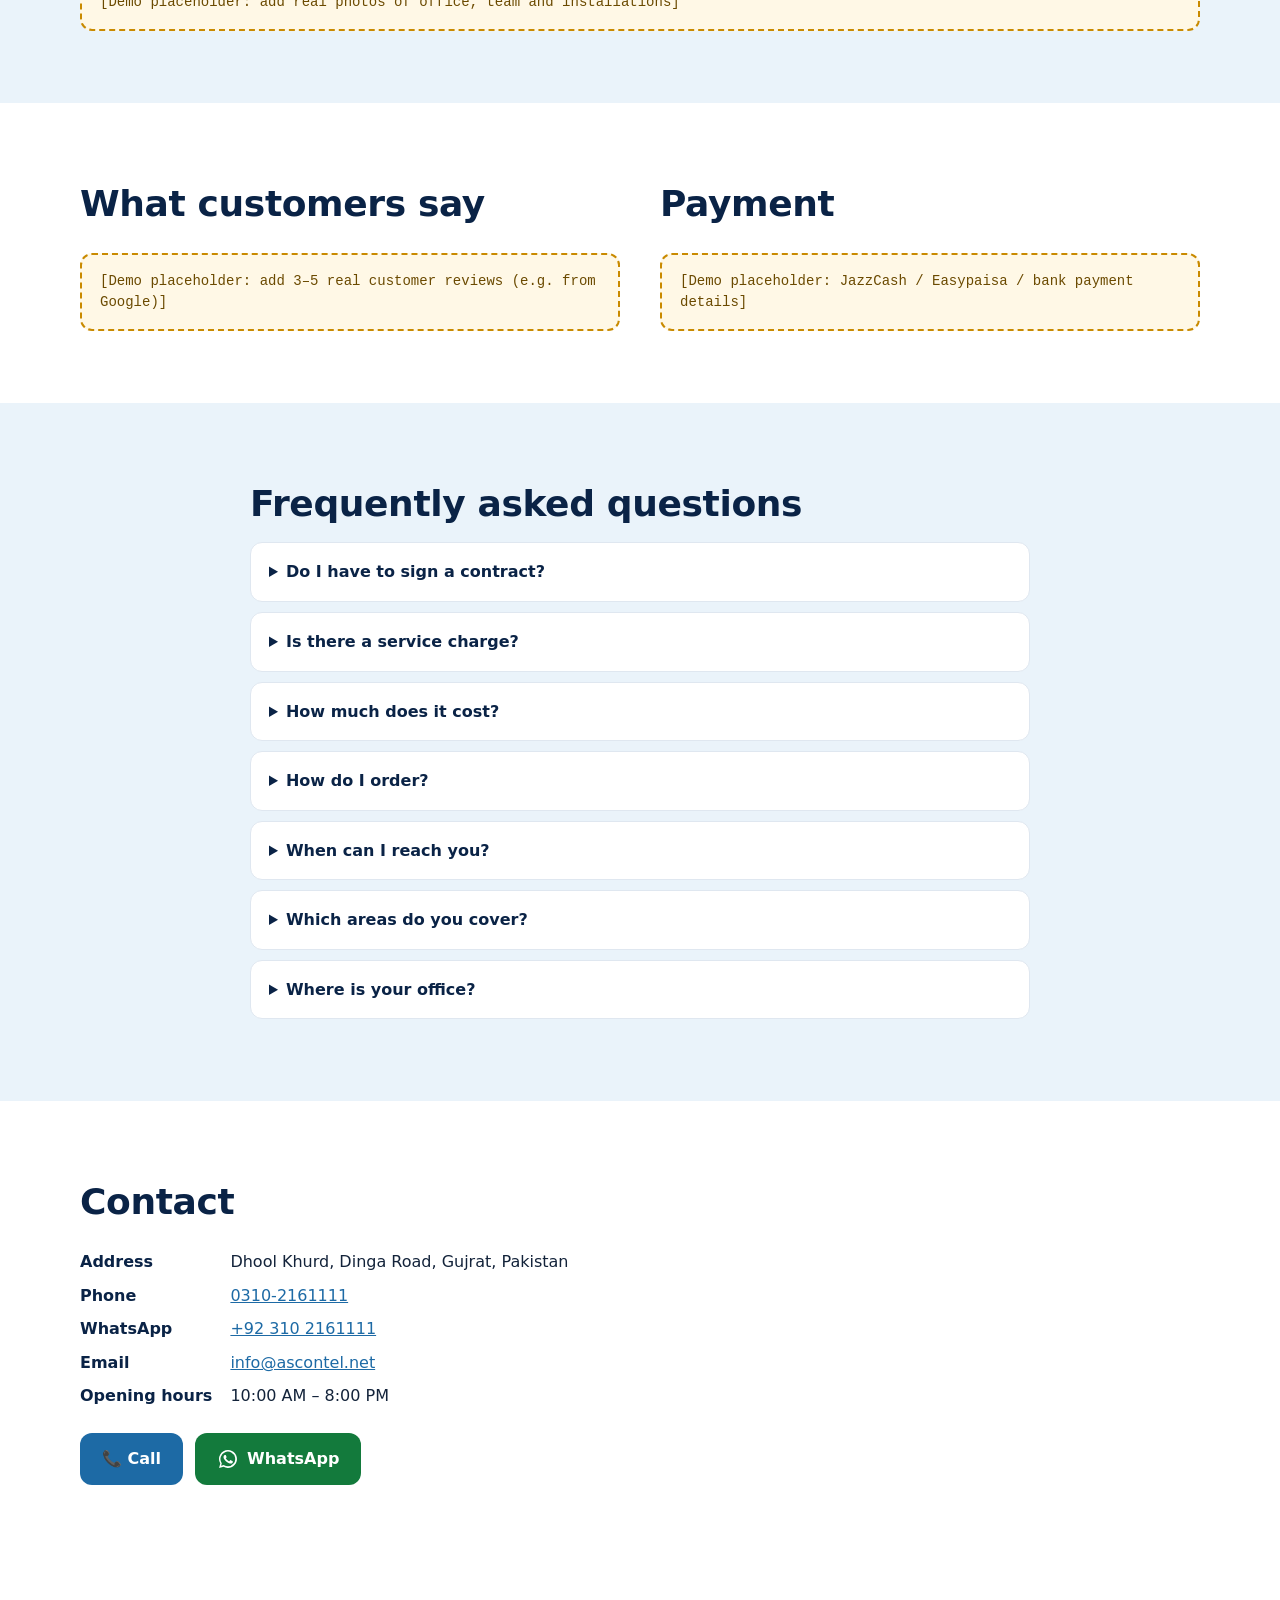
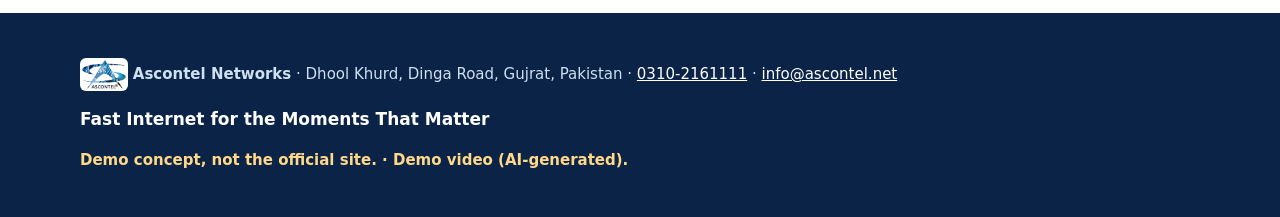
==== commit b18a6ada: "Cache-bust CSS and hero video" ====
--- a/index.html
+++ b/index.html
@@ -3,13 +3,13 @@
 <link rel="alternate" hreflang="en" href="https://4bzkfm6hb5-jpg.github.io/ascontel-demo/"><link rel="alternate" hreflang="ur" href="https://4bzkfm6hb5-jpg.github.io/ascontel-demo/ur/"><link rel="alternate" hreflang="x-default" href="https://4bzkfm6hb5-jpg.github.io/ascontel-demo/">
 <meta property="og:type" content="website"><meta property="og:title" content="Fast Internet for the Moments That Matter | Ascontel – Wazirabad, Gujranwala, Gujrat &amp; Kharian"><meta property="og:description" content="Ascontel Networks: broadband &amp; WiFi internet in Wazirabad, Gujranwala, Gujrat and Kharian. From Rs 1,900/month, no service charge, no contracts. WhatsApp 0310-2161111."><meta property="og:url" content="https://4bzkfm6hb5-jpg.github.io/ascontel-demo/"><meta property="og:image" content="https://4bzkfm6hb5-jpg.github.io/ascontel-demo/assets/og-icon.png"><meta property="og:locale" content="en_PK"><meta name="twitter:card" content="summary">
 <meta name="theme-color" content="#0a2346"><link rel="icon" href="assets/favicon-32.png" sizes="32x32"><link rel="icon" href="assets/icon-192.png" sizes="192x192"><link rel="apple-touch-icon" href="assets/apple-touch-icon.png">
-<link rel="stylesheet" href="assets/style.css?v=9">
+<link rel="stylesheet" href="assets/style.css?v=10">
 <script type="application/ld+json">{"@context": "https://schema.org", "@type": "LocalBusiness", "additionalType": "https://en.wikipedia.org/wiki/Internet_service_provider", "name": "Ascontel Networks", "slogan": "Fast Internet for the Moments That Matter", "url": "https://www.ascontel.net/", "logo": "https://4bzkfm6hb5-jpg.github.io/ascontel-demo/assets/logo-trim.png", "image": "https://4bzkfm6hb5-jpg.github.io/ascontel-demo/assets/og-icon.png", "telephone": "+92 310 2161111", "email": "info@ascontel.net", "address": {"@type": "PostalAddress", "streetAddress": "Dhool Khurd, Dinga Road", "addressLocality": "Gujrat", "addressCountry": "PK"}, "areaServed": [{"@type": "City", "name": "Wazirabad", "containedInPlace": {"@type": "State", "name": "Punjab, Pakistan"}}, {"@type": "City", "name": "Gujranwala", "containedInPlace": {"@type": "State", "name": "Punjab, Pakistan"}}, {"@type": "City", "name": "Gujrat", "containedInPlace": {"@type": "State", "name": "Punjab, Pakistan"}}, {"@type": "City", "name": "Kharian", "containedInPlace": {"@type": "State", "name": "Punjab, Pakistan"}}], "makesOffer": [{"@type": "Offer", "name": "Internet For Personal", "price": "1900", "priceCurrency": "PKR", "description": "5–10 Mbps, per month"}, {"@type": "Offer", "name": "Internet For Family", "price": "2600", "priceCurrency": "PKR", "description": "10–15 Mbps, per month"}, {"@type": "Offer", "name": "Internet For Corporate", "price": "3200", "priceCurrency": "PKR", "description": "Unlimited, per month"}, {"@type": "Offer", "name": "30 Mbps Shared", "price": "4200", "priceCurrency": "PKR", "description": "30 Mbps shared, per month"}]}</script><script type="application/ld+json">{"@context": "https://schema.org", "@type": "FAQPage", "mainEntity": [{"@type": "Question", "name": "Do I have to sign a contract?", "acceptedAnswer": {"@type": "Answer", "text": "No. Ascontel works with no contracts."}}, {"@type": "Question", "name": "Is there a service charge?", "acceptedAnswer": {"@type": "Answer", "text": "No, there is no service charge. You pay the monthly package price."}}, {"@type": "Question", "name": "How much does it cost?", "acceptedAnswer": {"@type": "Answer", "text": "Internet For Personal (5–10 Mbps) Rs 1,900, Internet For Family (10–15 Mbps) Rs 2,600, Internet For Corporate Rs 3,200 and 30 Mbps Shared Rs 4,200 per month."}}, {"@type": "Question", "name": "How do I order?", "acceptedAnswer": {"@type": "Answer", "text": "Tap “Order this package on WhatsApp”, call 0310-2161111 or email info@ascontel.net."}}, {"@type": "Question", "name": "When can I reach you?", "acceptedAnswer": {"@type": "Answer", "text": "Our office is open from 10:00 AM to 8:00 PM."}}, {"@type": "Question", "name": "Which areas do you cover?", "acceptedAnswer": {"@type": "Answer", "text": "Wazirabad, Gujranwala, Gujrat and Kharian. We are expanding across Punjab, so ask us on WhatsApp for your area."}}, {"@type": "Question", "name": "Where is your office?", "acceptedAnswer": {"@type": "Answer", "text": "Dhool Khurd, Dinga Road, Gujrat, Pakistan."}}]}</script></head>
 <body class="en"><a class="skip" href="#main">Skip to content</a>
 <header class="top"><div class="wrap bar"><a class="brand" href="./" aria-label="Ascontel Networks"><img src="assets/logo-trim.png" alt="Ascontel logo" width="64" height="44"><span><b>Ascontel</b> Networks</span></a>
 <nav class="nav"><a href="#packages">Packages</a><a href="#availability">Availability</a><a href="#services">Services</a><a href="#faq">FAQ</a><a href="#contact">Contact</a></nav><div class="acts"><a class="lang" href="ur/" hreflang="ur" lang="ur"><img src="assets/flag-pk.svg" alt="" width="22" height="15">اردو</a><a class="btn sm call" href="tel:+923102161111">📞 Call</a></div></div></header>
 <main id="main">
-<section class="hero"><video class="hv" muted playsinline preload="none" poster="media/hero-poster.jpg" aria-hidden="true" tabindex="-1"><source src="media/hero.webm" type="video/webm"><source src="media/hero.mp4" type="video/mp4"></video><div class="hov" aria-hidden="true"></div><button class="snd" type="button" aria-pressed="false" aria-label="Sound on/off" hidden>🔇<span>Sound on/off</span></button><div class="wrap hgrid"><div><p class="eyebrow">Ascontel Networks</p><h1>Fast Internet for the Moments That Matter</h1><p class="lead">Home broadband and WiFi in Wazirabad, Gujranwala, Gujrat and Kharian, with no contracts and no service charge. Now expanding across Punjab. Pick a package, send us a WhatsApp, and we take care of the rest.</p>
+<section class="hero"><video class="hv" muted playsinline preload="none" poster="media/hero-poster.jpg" aria-hidden="true" tabindex="-1"><source src="media/hero.webm?v=10" type="video/webm"><source src="media/hero.mp4?v=10" type="video/mp4"></video><div class="hov" aria-hidden="true"></div><button class="snd" type="button" aria-pressed="false" aria-label="Sound on/off" hidden>🔇<span>Sound on/off</span></button><div class="wrap hgrid"><div><p class="eyebrow">Ascontel Networks</p><h1>Fast Internet for the Moments That Matter</h1><p class="lead">Home broadband and WiFi in Wazirabad, Gujranwala, Gujrat and Kharian, with no contracts and no service charge. Now expanding across Punjab. Pick a package, send us a WhatsApp, and we take care of the rest.</p>
 <div class="ctas"><a class="btn light" href="#availability">Check availability</a><a class="btn wa" href="https://wa.me/923102161111?text=Hello%20Ascontel%2C%20I%20would%20like%20to%20order%3A%20Internet%20For%20Family%20%2810%E2%80%9315%20Mbps%2C%20Rs%202%2C600/month%29.%0AName%3A%20%0AArea%20/%20village%3A%20" target="_blank" rel="noopener"><svg viewBox="0 0 32 32" aria-hidden="true" width="22" height="22"><path fill="currentColor" d="M16 3a13 13 0 0 0-11.2 19.6L3 29l6.6-1.7A13 13 0 1 0 16 3zm0 23.7c-2 0-4-.6-5.7-1.6l-.4-.2-3.9 1 1-3.8-.3-.4A10.7 10.7 0 1 1 16 26.7zm5.9-8c-.3-.2-1.9-1-2.2-1-.3-.1-.5-.2-.7.2l-1 1.2c-.2.2-.4.2-.7.1a8.8 8.8 0 0 1-4.4-3.8c-.3-.6.3-.5 1-1.8.1-.2 0-.4 0-.6l-1-2.4c-.3-.6-.5-.5-.7-.5h-.6c-.2 0-.6.1-.9.4-.3.3-1.2 1.1-1.2 2.8s1.2 3.2 1.4 3.5c.2.2 2.4 3.6 5.8 5 2.1.9 3 1 4 .8.7-.1 1.9-.8 2.2-1.5.3-.8.3-1.4.2-1.5-.1-.2-.3-.3-.6-.4z"/></svg><span>Order on WhatsApp</span></a></div>
 <ul class="badges"><li>✓ Fast speed</li><li>✓ No service charge</li><li>✓ No contracts</li><li>✓ Powerful coverage</li></ul></div>
 <div class="hcard"><p class="muted">30 Mbps Shared</p><p class="big">Rs 4,200<span>/month</span></p><p>No service charge · No contracts</p><a class="btn sm" href="#packages">Packages →</a>
--- a/assets/style.css
+++ b/assets/style.css
@@ -56,3 +56,5 @@
 .hero.vid:not(.end) .hov{opacity:.85}
 .tagline{font-weight:700;color:#fff;font-size:17px;margin:6px 0}
 .snd{position:absolute;z-index:3;bottom:18px;inset-inline-end:18px;display:flex;gap:6px;align-items:center;background:rgba(4,16,36,.75);color:#fff;border:1px solid rgba(255,255,255,.4);border-radius:99px;padding:8px 14px;font:inherit;font-size:14px;cursor:pointer}.snd[hidden]{display:none}.snd:focus-visible{outline:3px solid #ffb703}
+.hero.vid>.wrap,.hero.vid .hov{opacity:0!important;pointer-events:none}.hero>.wrap,.hero .hov{transition:opacity 1.2s ease}
+.hero.done{background:#0b3a6e url(../media/hero-family.jpg) center/cover no-repeat}
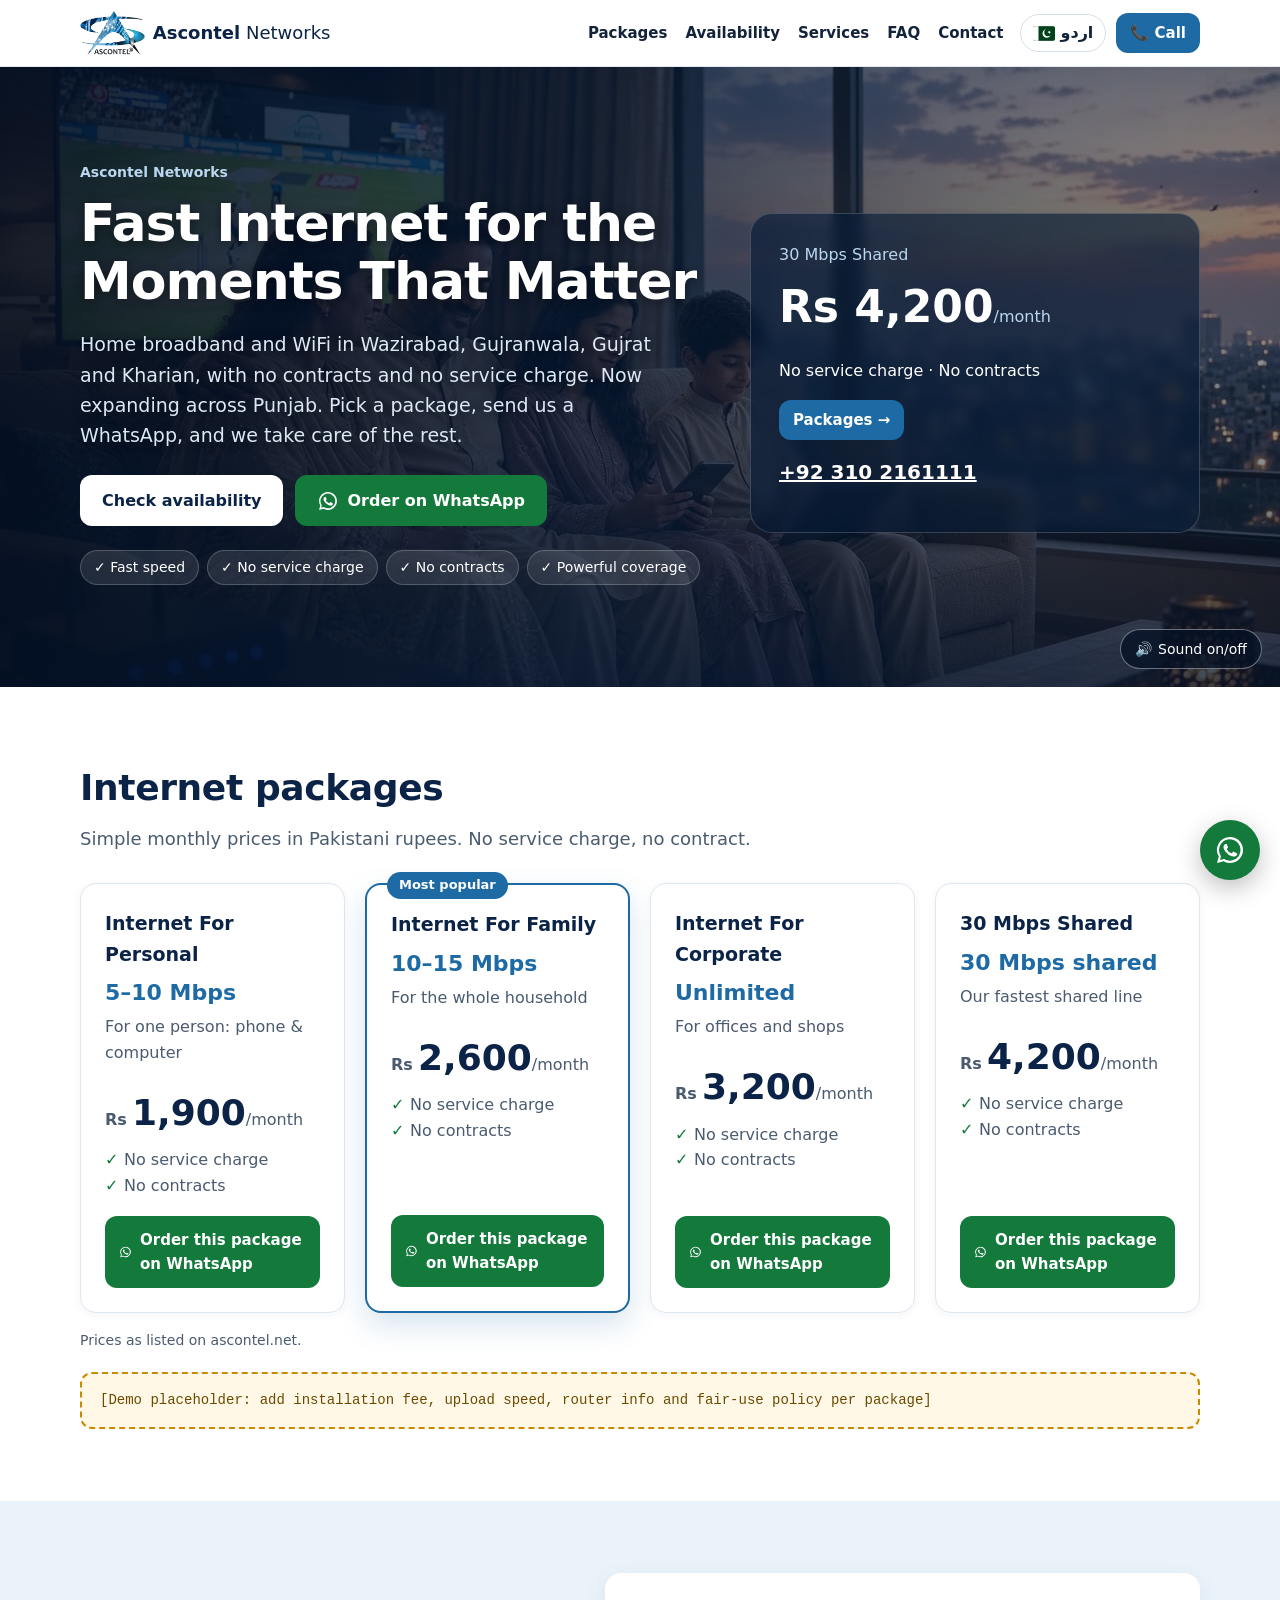
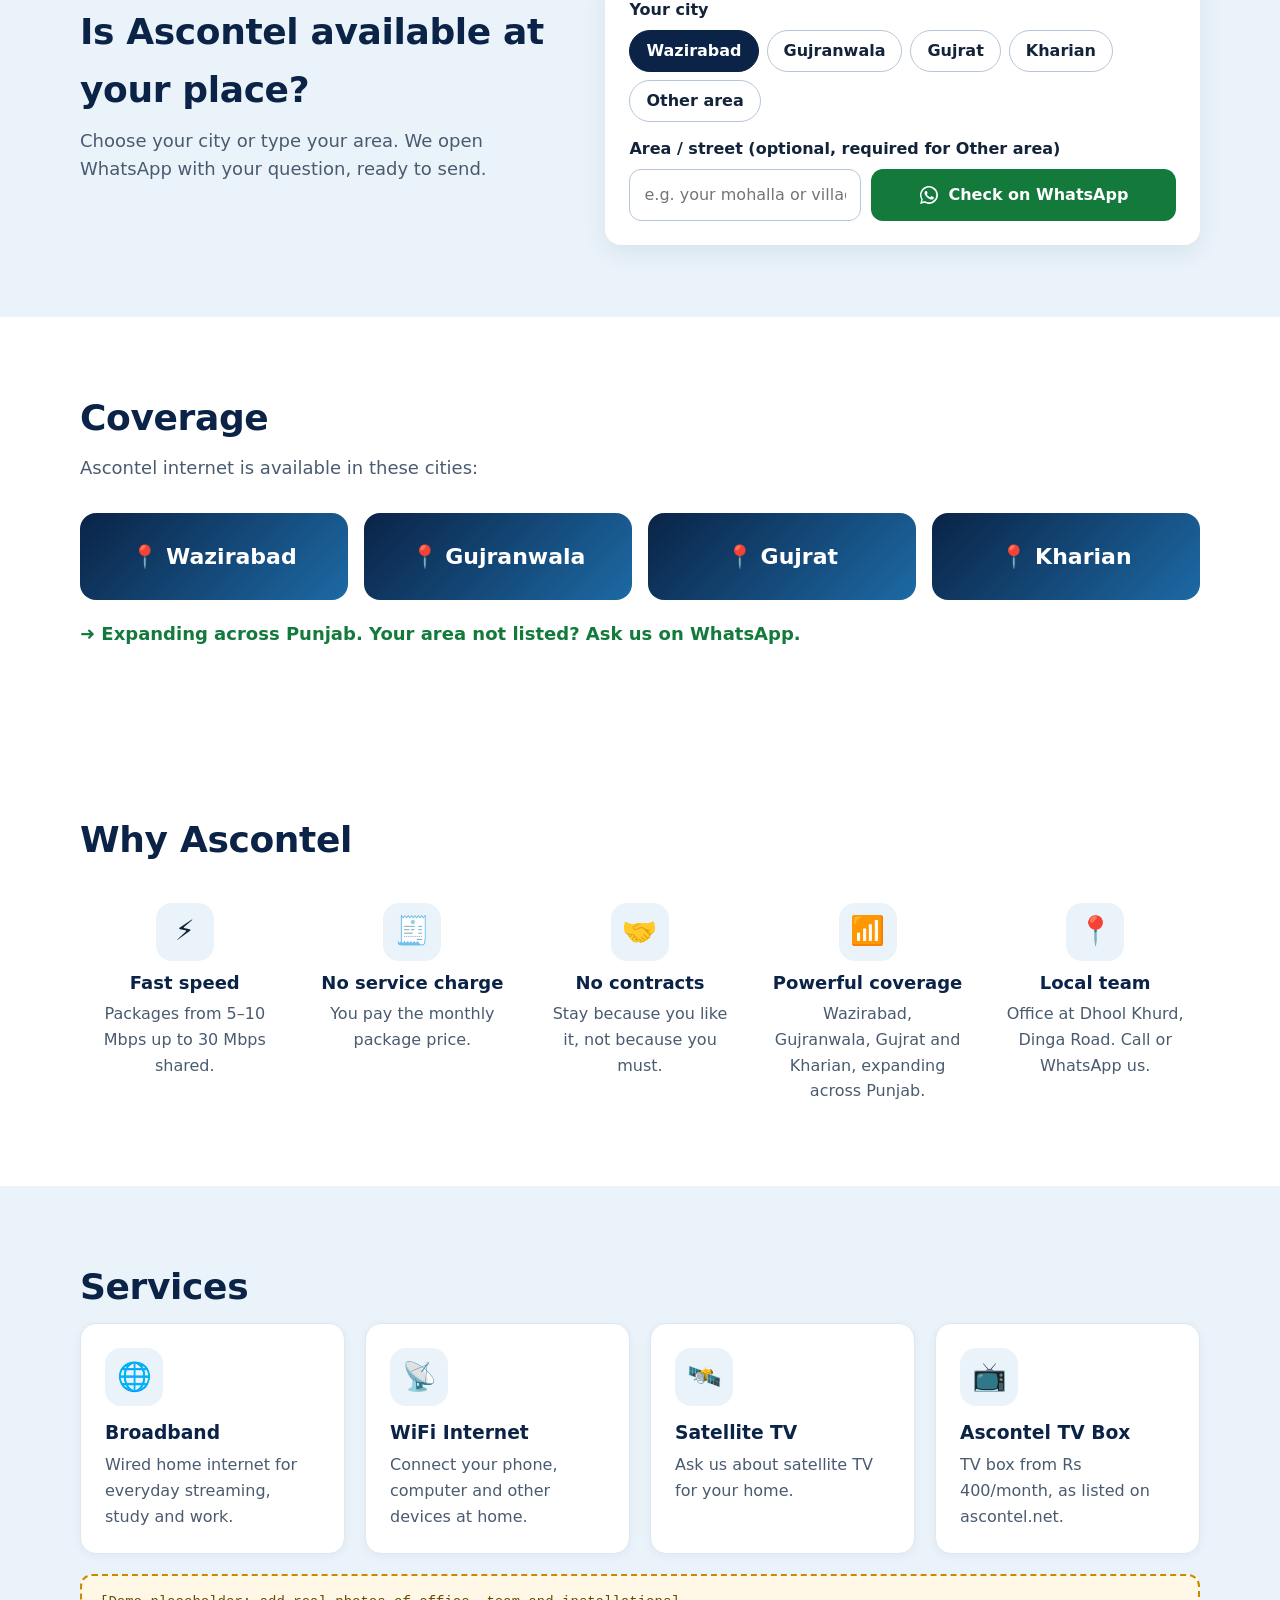
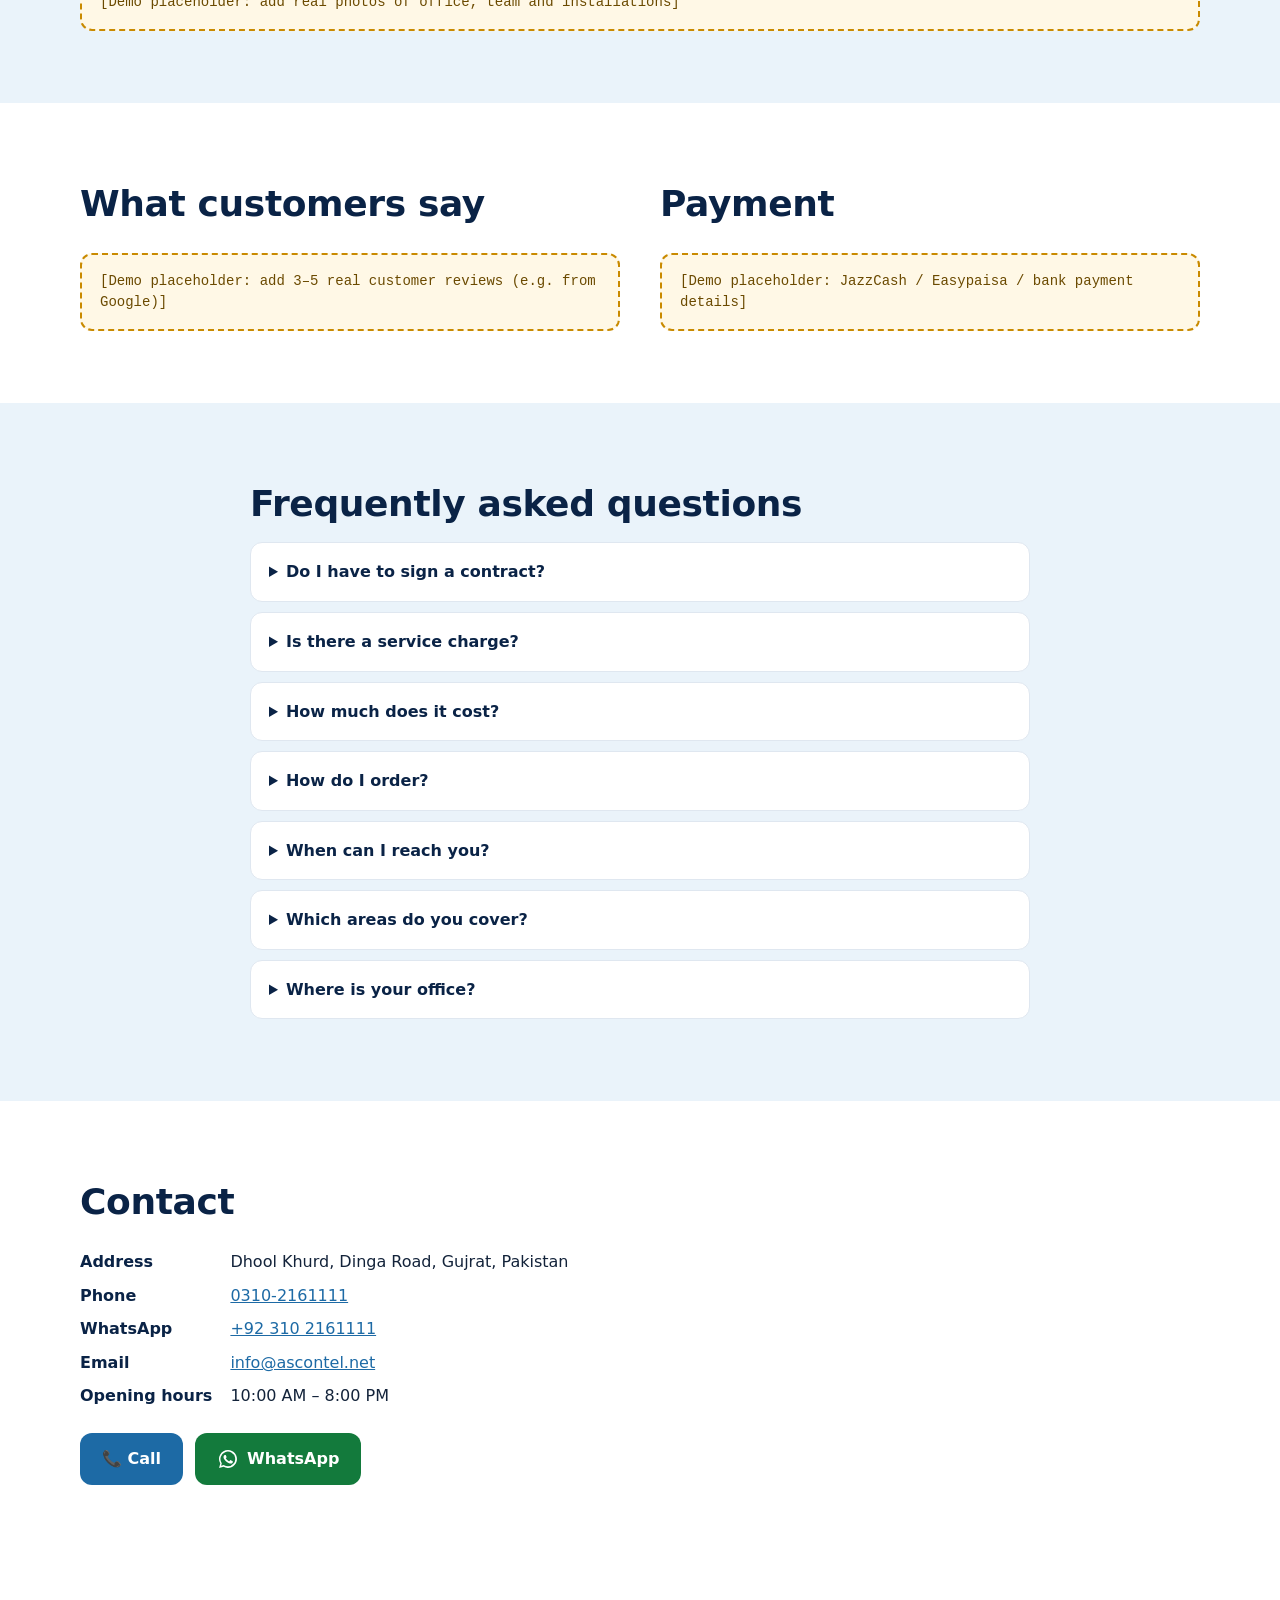
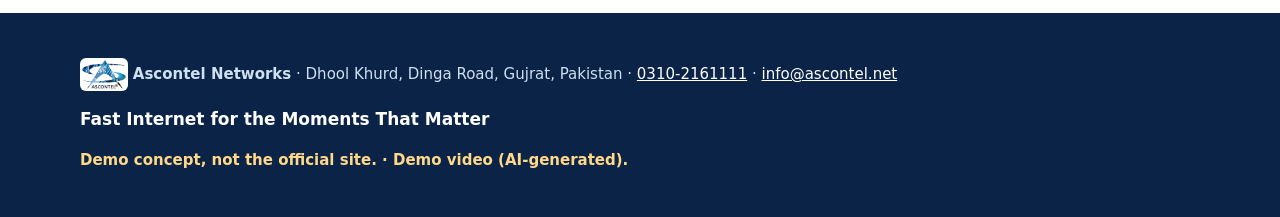
==== commit d239fdf8: "Hero: smaller mp4, start only after buffering, drop webm" ====
--- a/index.html
+++ b/index.html
@@ -3,13 +3,13 @@
 <link rel="alternate" hreflang="en" href="https://4bzkfm6hb5-jpg.github.io/ascontel-demo/"><link rel="alternate" hreflang="ur" href="https://4bzkfm6hb5-jpg.github.io/ascontel-demo/ur/"><link rel="alternate" hreflang="x-default" href="https://4bzkfm6hb5-jpg.github.io/ascontel-demo/">
 <meta property="og:type" content="website"><meta property="og:title" content="Fast Internet for the Moments That Matter | Ascontel – Wazirabad, Gujranwala, Gujrat &amp; Kharian"><meta property="og:description" content="Ascontel Networks: broadband &amp; WiFi internet in Wazirabad, Gujranwala, Gujrat and Kharian. From Rs 1,900/month, no service charge, no contracts. WhatsApp 0310-2161111."><meta property="og:url" content="https://4bzkfm6hb5-jpg.github.io/ascontel-demo/"><meta property="og:image" content="https://4bzkfm6hb5-jpg.github.io/ascontel-demo/assets/og-icon.png"><meta property="og:locale" content="en_PK"><meta name="twitter:card" content="summary">
 <meta name="theme-color" content="#0a2346"><link rel="icon" href="assets/favicon-32.png" sizes="32x32"><link rel="icon" href="assets/icon-192.png" sizes="192x192"><link rel="apple-touch-icon" href="assets/apple-touch-icon.png">
-<link rel="stylesheet" href="assets/style.css?v=10">
+<link rel="stylesheet" href="assets/style.css?v=11">
 <script type="application/ld+json">{"@context": "https://schema.org", "@type": "LocalBusiness", "additionalType": "https://en.wikipedia.org/wiki/Internet_service_provider", "name": "Ascontel Networks", "slogan": "Fast Internet for the Moments That Matter", "url": "https://www.ascontel.net/", "logo": "https://4bzkfm6hb5-jpg.github.io/ascontel-demo/assets/logo-trim.png", "image": "https://4bzkfm6hb5-jpg.github.io/ascontel-demo/assets/og-icon.png", "telephone": "+92 310 2161111", "email": "info@ascontel.net", "address": {"@type": "PostalAddress", "streetAddress": "Dhool Khurd, Dinga Road", "addressLocality": "Gujrat", "addressCountry": "PK"}, "areaServed": [{"@type": "City", "name": "Wazirabad", "containedInPlace": {"@type": "State", "name": "Punjab, Pakistan"}}, {"@type": "City", "name": "Gujranwala", "containedInPlace": {"@type": "State", "name": "Punjab, Pakistan"}}, {"@type": "City", "name": "Gujrat", "containedInPlace": {"@type": "State", "name": "Punjab, Pakistan"}}, {"@type": "City", "name": "Kharian", "containedInPlace": {"@type": "State", "name": "Punjab, Pakistan"}}], "makesOffer": [{"@type": "Offer", "name": "Internet For Personal", "price": "1900", "priceCurrency": "PKR", "description": "5–10 Mbps, per month"}, {"@type": "Offer", "name": "Internet For Family", "price": "2600", "priceCurrency": "PKR", "description": "10–15 Mbps, per month"}, {"@type": "Offer", "name": "Internet For Corporate", "price": "3200", "priceCurrency": "PKR", "description": "Unlimited, per month"}, {"@type": "Offer", "name": "30 Mbps Shared", "price": "4200", "priceCurrency": "PKR", "description": "30 Mbps shared, per month"}]}</script><script type="application/ld+json">{"@context": "https://schema.org", "@type": "FAQPage", "mainEntity": [{"@type": "Question", "name": "Do I have to sign a contract?", "acceptedAnswer": {"@type": "Answer", "text": "No. Ascontel works with no contracts."}}, {"@type": "Question", "name": "Is there a service charge?", "acceptedAnswer": {"@type": "Answer", "text": "No, there is no service charge. You pay the monthly package price."}}, {"@type": "Question", "name": "How much does it cost?", "acceptedAnswer": {"@type": "Answer", "text": "Internet For Personal (5–10 Mbps) Rs 1,900, Internet For Family (10–15 Mbps) Rs 2,600, Internet For Corporate Rs 3,200 and 30 Mbps Shared Rs 4,200 per month."}}, {"@type": "Question", "name": "How do I order?", "acceptedAnswer": {"@type": "Answer", "text": "Tap “Order this package on WhatsApp”, call 0310-2161111 or email info@ascontel.net."}}, {"@type": "Question", "name": "When can I reach you?", "acceptedAnswer": {"@type": "Answer", "text": "Our office is open from 10:00 AM to 8:00 PM."}}, {"@type": "Question", "name": "Which areas do you cover?", "acceptedAnswer": {"@type": "Answer", "text": "Wazirabad, Gujranwala, Gujrat and Kharian. We are expanding across Punjab, so ask us on WhatsApp for your area."}}, {"@type": "Question", "name": "Where is your office?", "acceptedAnswer": {"@type": "Answer", "text": "Dhool Khurd, Dinga Road, Gujrat, Pakistan."}}]}</script></head>
 <body class="en"><a class="skip" href="#main">Skip to content</a>
 <header class="top"><div class="wrap bar"><a class="brand" href="./" aria-label="Ascontel Networks"><img src="assets/logo-trim.png" alt="Ascontel logo" width="64" height="44"><span><b>Ascontel</b> Networks</span></a>
 <nav class="nav"><a href="#packages">Packages</a><a href="#availability">Availability</a><a href="#services">Services</a><a href="#faq">FAQ</a><a href="#contact">Contact</a></nav><div class="acts"><a class="lang" href="ur/" hreflang="ur" lang="ur"><img src="assets/flag-pk.svg" alt="" width="22" height="15">اردو</a><a class="btn sm call" href="tel:+923102161111">📞 Call</a></div></div></header>
 <main id="main">
-<section class="hero"><video class="hv" muted playsinline preload="none" poster="media/hero-poster.jpg" aria-hidden="true" tabindex="-1"><source src="media/hero.webm?v=10" type="video/webm"><source src="media/hero.mp4?v=10" type="video/mp4"></video><div class="hov" aria-hidden="true"></div><button class="snd" type="button" aria-pressed="false" aria-label="Sound on/off" hidden>🔇<span>Sound on/off</span></button><div class="wrap hgrid"><div><p class="eyebrow">Ascontel Networks</p><h1>Fast Internet for the Moments That Matter</h1><p class="lead">Home broadband and WiFi in Wazirabad, Gujranwala, Gujrat and Kharian, with no contracts and no service charge. Now expanding across Punjab. Pick a package, send us a WhatsApp, and we take care of the rest.</p>
+<section class="hero"><video class="hv" muted playsinline preload="none" poster="media/hero-poster.jpg" aria-hidden="true" tabindex="-1"><source src="media/hero.mp4?v=11" type="video/mp4"></video><div class="hov" aria-hidden="true"></div><button class="snd" type="button" aria-pressed="false" aria-label="Sound on/off" hidden>🔇<span>Sound on/off</span></button><div class="wrap hgrid"><div><p class="eyebrow">Ascontel Networks</p><h1>Fast Internet for the Moments That Matter</h1><p class="lead">Home broadband and WiFi in Wazirabad, Gujranwala, Gujrat and Kharian, with no contracts and no service charge. Now expanding across Punjab. Pick a package, send us a WhatsApp, and we take care of the rest.</p>
 <div class="ctas"><a class="btn light" href="#availability">Check availability</a><a class="btn wa" href="https://wa.me/923102161111?text=Hello%20Ascontel%2C%20I%20would%20like%20to%20order%3A%20Internet%20For%20Family%20%2810%E2%80%9315%20Mbps%2C%20Rs%202%2C600/month%29.%0AName%3A%20%0AArea%20/%20village%3A%20" target="_blank" rel="noopener"><svg viewBox="0 0 32 32" aria-hidden="true" width="22" height="22"><path fill="currentColor" d="M16 3a13 13 0 0 0-11.2 19.6L3 29l6.6-1.7A13 13 0 1 0 16 3zm0 23.7c-2 0-4-.6-5.7-1.6l-.4-.2-3.9 1 1-3.8-.3-.4A10.7 10.7 0 1 1 16 26.7zm5.9-8c-.3-.2-1.9-1-2.2-1-.3-.1-.5-.2-.7.2l-1 1.2c-.2.2-.4.2-.7.1a8.8 8.8 0 0 1-4.4-3.8c-.3-.6.3-.5 1-1.8.1-.2 0-.4 0-.6l-1-2.4c-.3-.6-.5-.5-.7-.5h-.6c-.2 0-.6.1-.9.4-.3.3-1.2 1.1-1.2 2.8s1.2 3.2 1.4 3.5c.2.2 2.4 3.6 5.8 5 2.1.9 3 1 4 .8.7-.1 1.9-.8 2.2-1.5.3-.8.3-1.4.2-1.5-.1-.2-.3-.3-.6-.4z"/></svg><span>Order on WhatsApp</span></a></div>
 <ul class="badges"><li>✓ Fast speed</li><li>✓ No service charge</li><li>✓ No contracts</li><li>✓ Powerful coverage</li></ul></div>
 <div class="hcard"><p class="muted">30 Mbps Shared</p><p class="big">Rs 4,200<span>/month</span></p><p>No service charge · No contracts</p><a class="btn sm" href="#packages">Packages →</a>
@@ -44,5 +44,5 @@
 </main>
 <footer class="foot"><div class="wrap"><p><img src="assets/logo-trim.png" alt="" width="48" height="33"> <b>Ascontel Networks</b> · Dhool Khurd, Dinga Road, Gujrat, Pakistan · <a href="tel:+923102161111" dir="ltr">0310-2161111</a> · <a href="mailto:info@ascontel.net">info@ascontel.net</a></p><p class="tagline">Fast Internet for the Moments That Matter</p><p class="demo">Demo concept, not the official site. · Demo video (AI-generated).</p></div></footer>
 <a class="fab" href="https://wa.me/923102161111" target="_blank" rel="noopener" aria-label="WhatsApp us"><svg viewBox="0 0 32 32" aria-hidden="true" width="22" height="22"><path fill="currentColor" d="M16 3a13 13 0 0 0-11.2 19.6L3 29l6.6-1.7A13 13 0 1 0 16 3zm0 23.7c-2 0-4-.6-5.7-1.6l-.4-.2-3.9 1 1-3.8-.3-.4A10.7 10.7 0 1 1 16 26.7zm5.9-8c-.3-.2-1.9-1-2.2-1-.3-.1-.5-.2-.7.2l-1 1.2c-.2.2-.4.2-.7.1a8.8 8.8 0 0 1-4.4-3.8c-.3-.6.3-.5 1-1.8.1-.2 0-.4 0-.6l-1-2.4c-.3-.6-.5-.5-.7-.5h-.6c-.2 0-.6.1-.9.4-.3.3-1.2 1.1-1.2 2.8s1.2 3.2 1.4 3.5c.2.2 2.4 3.6 5.8 5 2.1.9 3 1 4 .8.7-.1 1.9-.8 2.2-1.5.3-.8.3-1.4.2-1.5-.1-.2-.3-.3-.6-.4z"/></svg></a>
-<script>(function(){var v=document.querySelector('.hv'),c=navigator.connection||{};if(!v||matchMedia('(prefers-reduced-motion: reduce)').matches||c.saveData||/(^|-)2g$/.test(c.effectiveType||''))return;v.preload='auto';v.autoplay=true;var h=document.querySelector('.hero');var sb=h.querySelector('.snd');sb.hidden=false;sb.addEventListener('click',function(){v.muted=!v.muted;sb.setAttribute('aria-pressed',String(!v.muted));sb.firstChild.nodeValue=v.muted?'🔇':'🔊';if(v.ended){v.currentTime=0;h.classList.remove('done','end');v.play();}});v.addEventListener('ended',function(){sb.hidden=true});v.addEventListener('playing',function(){h.classList.add('vid')});v.addEventListener('timeupdate',function(){if(v.currentTime>=7.5)h.classList.add('end')});v.addEventListener('ended',function(){h.classList.remove('vid');h.classList.add('done')});function ui(){sb.setAttribute('aria-pressed',String(!v.muted));sb.firstChild.nodeValue=v.muted?'🔇':'🔊';}function un(){if(v.muted&&!v.ended){v.muted=false;ui();}['pointerdown','keydown','touchstart','scroll'].forEach(function(t){removeEventListener(t,un,true)});}v.muted=false;ui();var p=v.play();if(p&&p.catch)p.catch(function(){v.muted=true;ui();v.play().catch(function(){});['pointerdown','keydown','touchstart','scroll'].forEach(function(t){addEventListener(t,un,{capture:true,passive:true})});});})();document.getElementById('avf').addEventListener('submit',function(e){e.preventDefault();var c=(this.querySelector('input[name=city]:checked')||{}).value||'',d=this.area.value.trim();if(!c&&!d){this.area.required=true;this.area.reportValidity();return;}var a=[d,c].filter(Boolean).join(', ');var m=this.dataset.msg.replace('{a}',a);window.open('https://wa.me/923102161111?text='+encodeURIComponent(m),'_blank','noopener');});</script>
+<script>(function(){var v=document.querySelector('.hv'),c=navigator.connection||{};if(!v||matchMedia('(prefers-reduced-motion: reduce)').matches||c.saveData||/(^|-)2g$/.test(c.effectiveType||''))return;v.preload='auto';v.autoplay=true;var h=document.querySelector('.hero');var sb=h.querySelector('.snd');sb.hidden=false;sb.addEventListener('click',function(){v.muted=!v.muted;sb.setAttribute('aria-pressed',String(!v.muted));sb.firstChild.nodeValue=v.muted?'🔇':'🔊';if(v.ended){v.currentTime=0;h.classList.remove('done','end');v.play();}});v.addEventListener('ended',function(){sb.hidden=true});v.addEventListener('playing',function(){h.classList.add('vid')});v.addEventListener('timeupdate',function(){if(v.currentTime>=7.5)h.classList.add('end')});v.addEventListener('ended',function(){h.classList.remove('vid');h.classList.add('done')});function ui(){sb.setAttribute('aria-pressed',String(!v.muted));sb.firstChild.nodeValue=v.muted?'🔇':'🔊';}function un(){if(v.muted&&!v.ended){v.muted=false;ui();}['pointerdown','keydown','touchstart','scroll'].forEach(function(t){removeEventListener(t,un,true)});}v.muted=false;ui();v.addEventListener('canplaythrough',function go(){v.removeEventListener('canplaythrough',go);var p=v.play();if(p&&p.catch)p.catch(function(){v.muted=true;ui();v.play().catch(function(){});['pointerdown','keydown','touchstart','scroll'].forEach(function(t){addEventListener(t,un,{capture:true,passive:true})});});});v.load();})();document.getElementById('avf').addEventListener('submit',function(e){e.preventDefault();var c=(this.querySelector('input[name=city]:checked')||{}).value||'',d=this.area.value.trim();if(!c&&!d){this.area.required=true;this.area.reportValidity();return;}var a=[d,c].filter(Boolean).join(', ');var m=this.dataset.msg.replace('{a}',a);window.open('https://wa.me/923102161111?text='+encodeURIComponent(m),'_blank','noopener');});</script>
 </body></html>
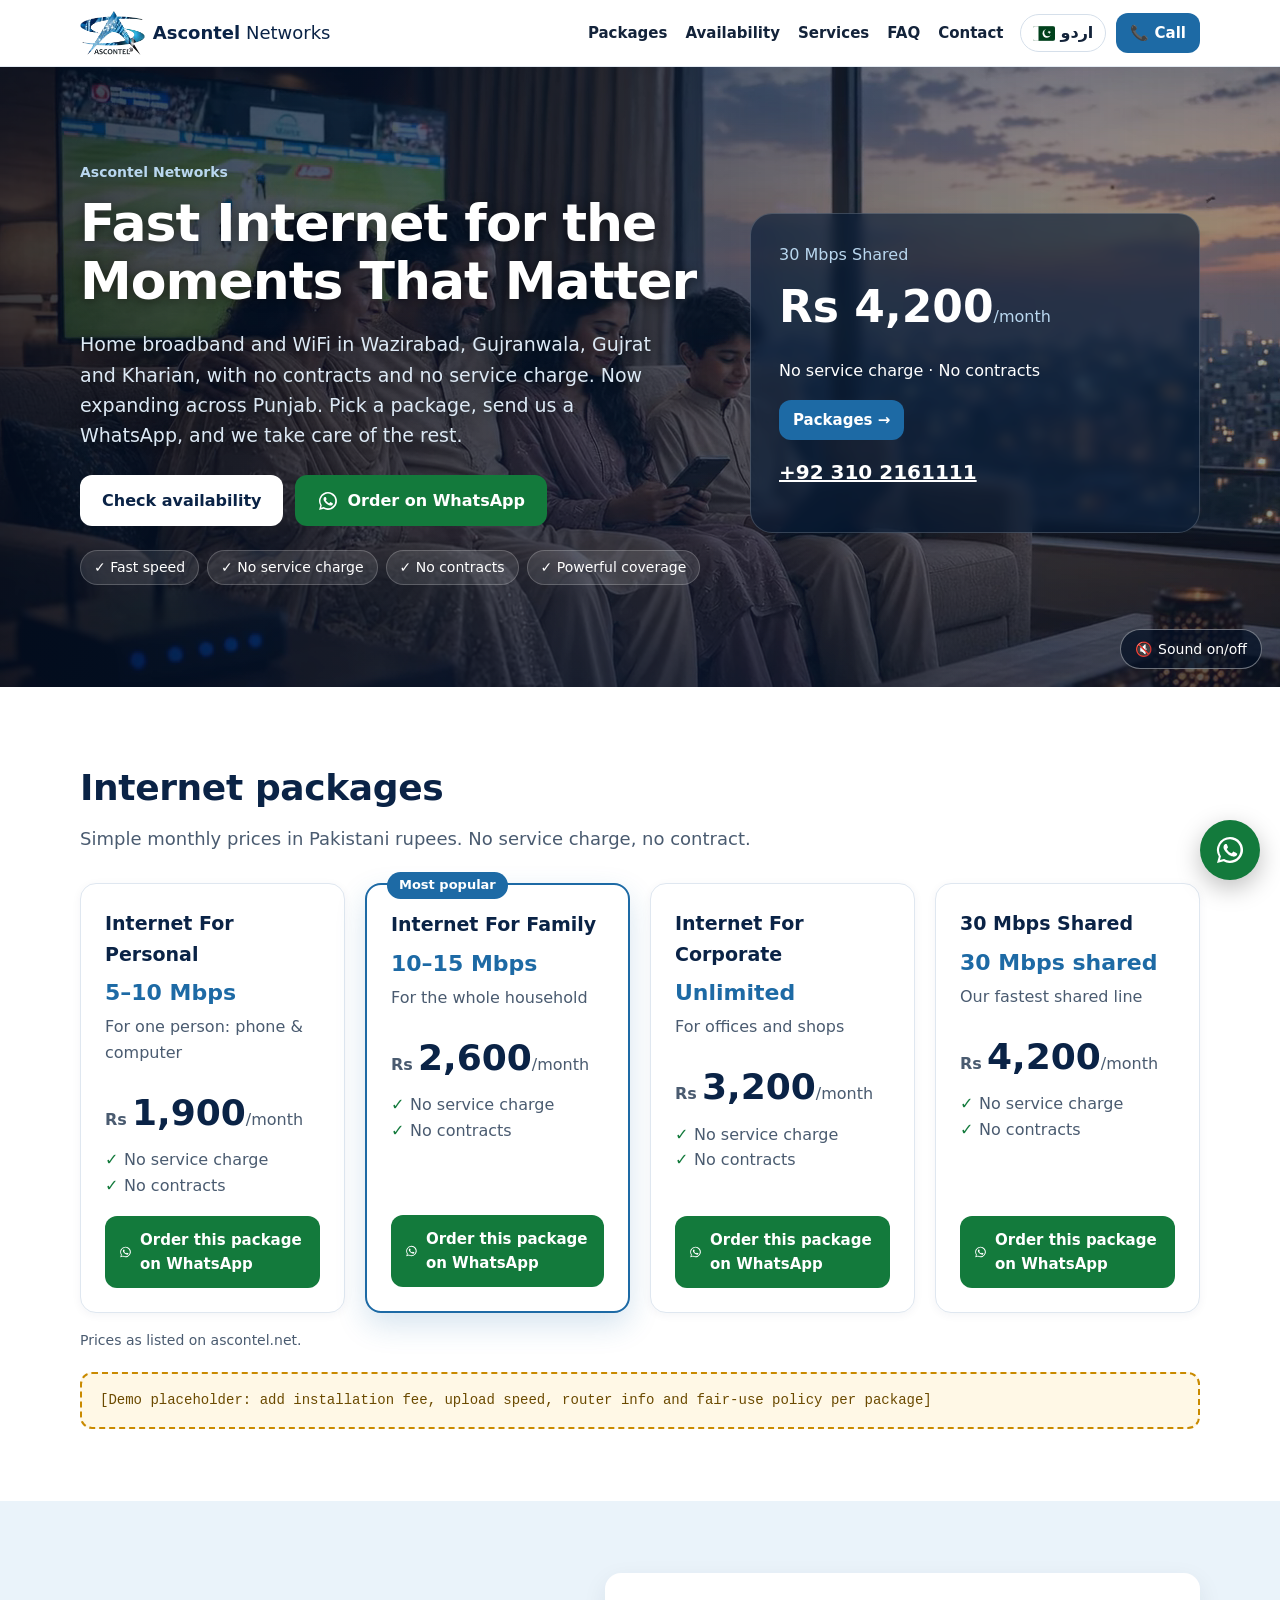
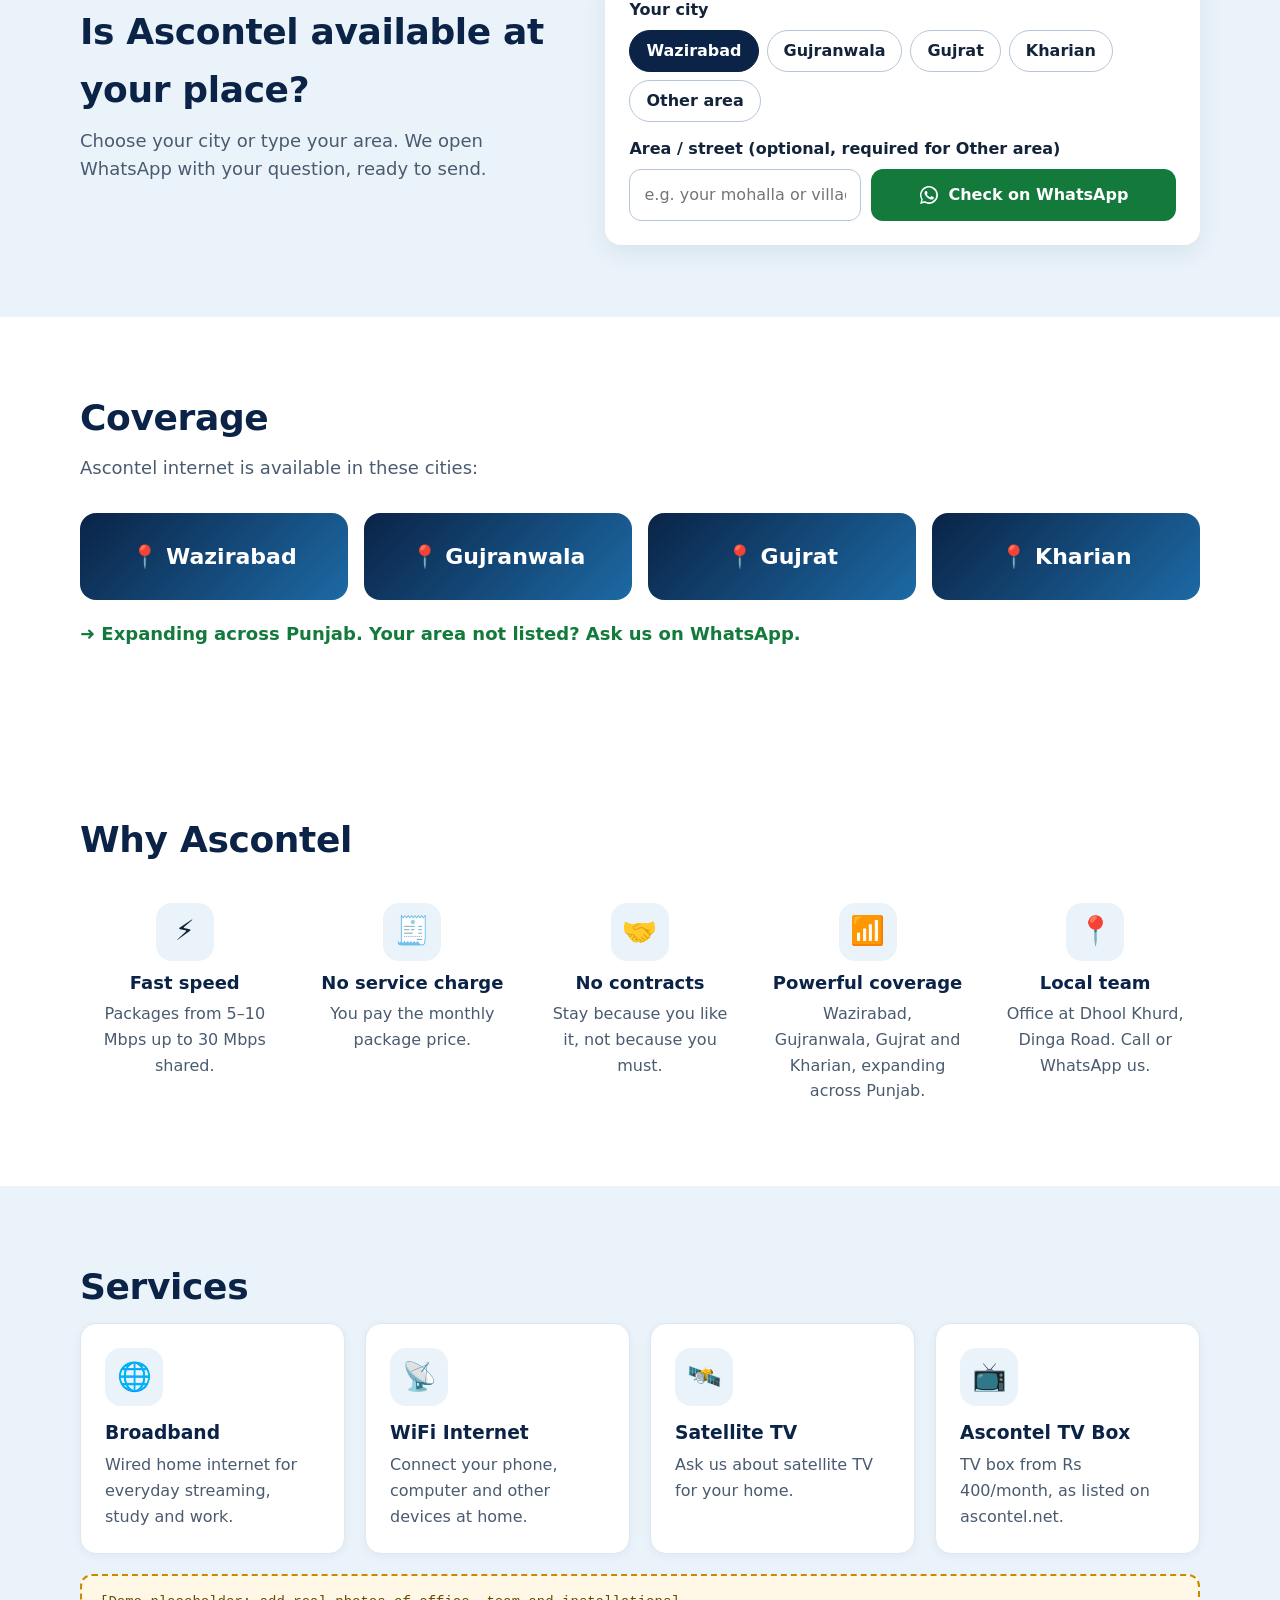
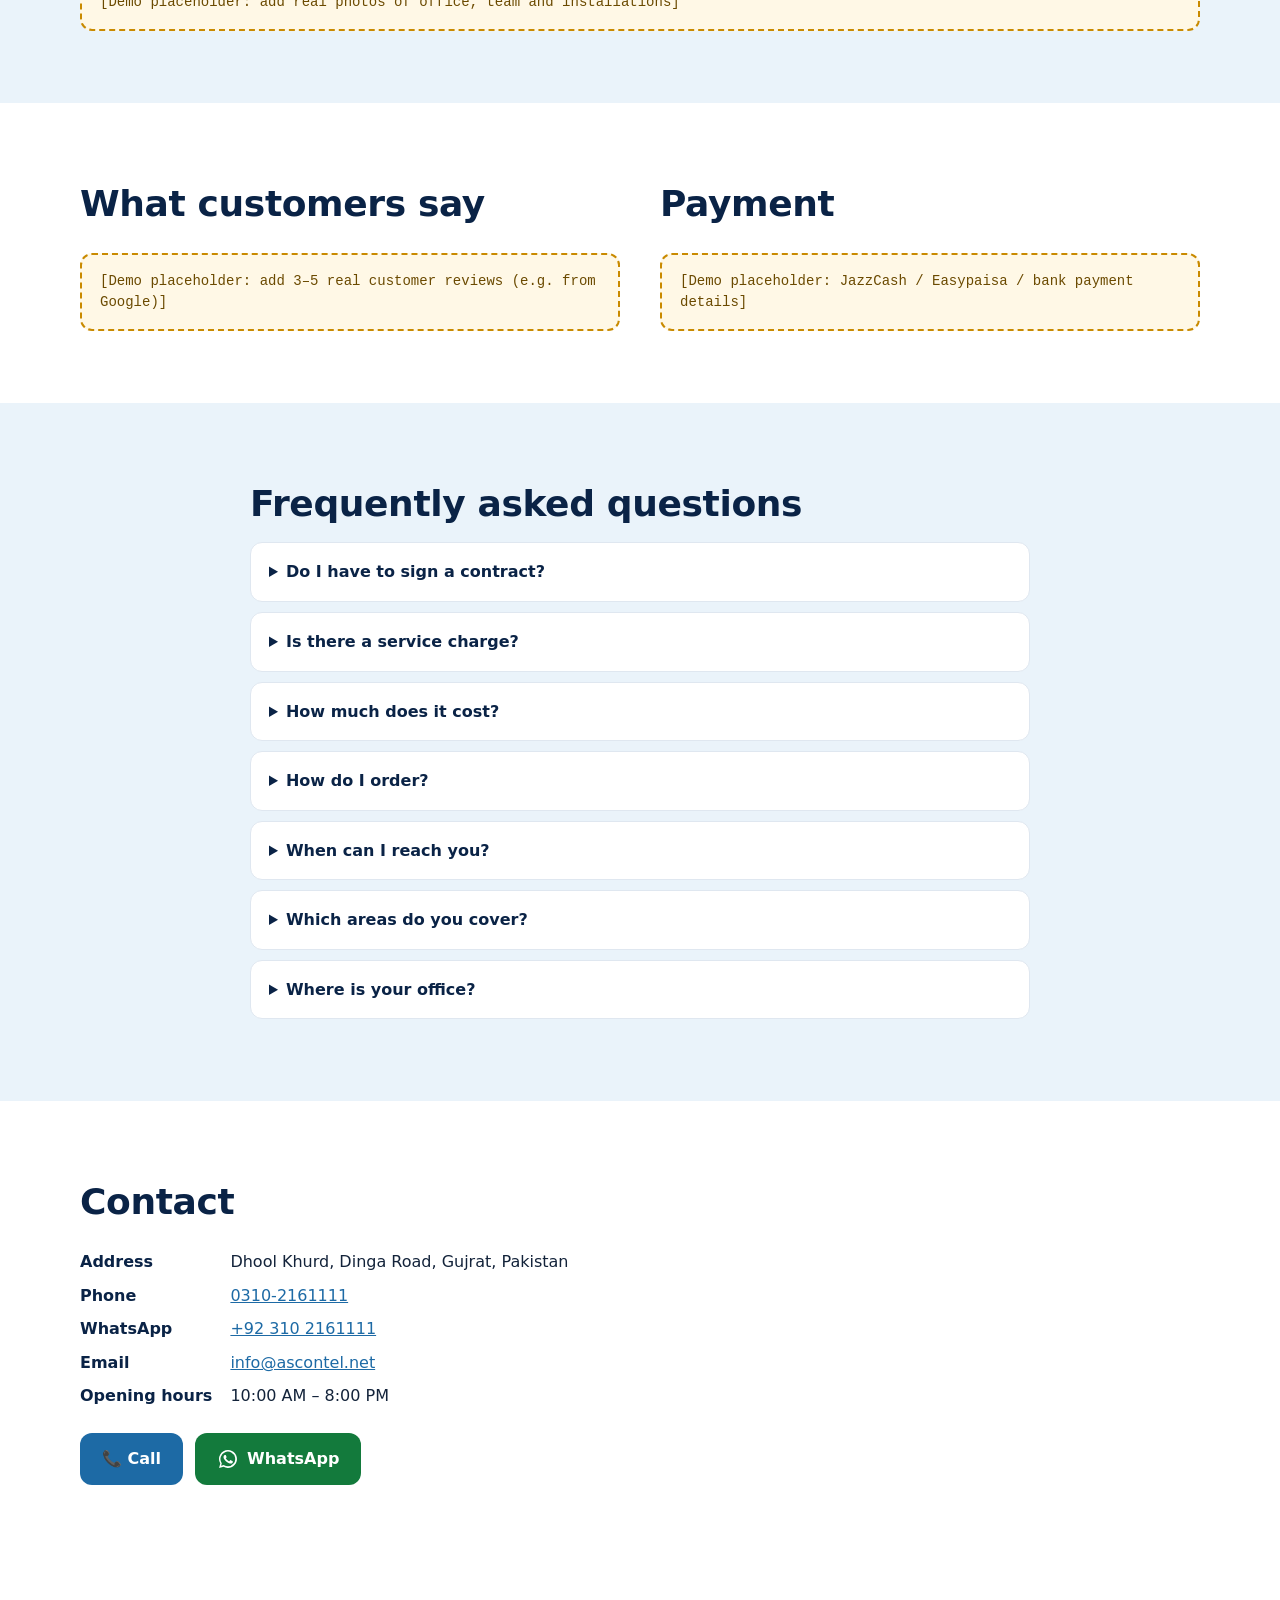
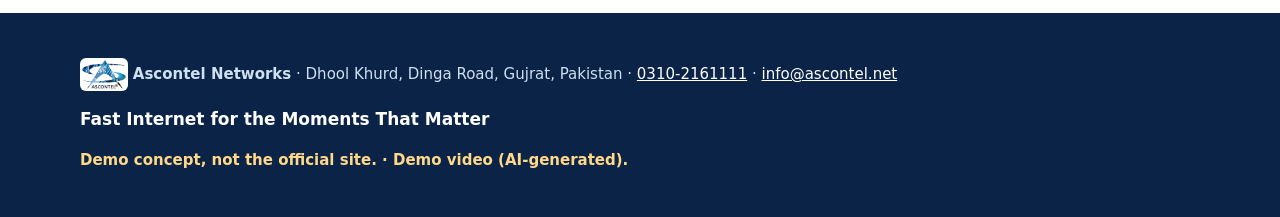
==== commit 7149b6f7: "Restore hero to first approved version (97b6908)" ====
--- a/index.html
+++ b/index.html
@@ -3,13 +3,13 @@
 <link rel="alternate" hreflang="en" href="https://4bzkfm6hb5-jpg.github.io/ascontel-demo/"><link rel="alternate" hreflang="ur" href="https://4bzkfm6hb5-jpg.github.io/ascontel-demo/ur/"><link rel="alternate" hreflang="x-default" href="https://4bzkfm6hb5-jpg.github.io/ascontel-demo/">
 <meta property="og:type" content="website"><meta property="og:title" content="Fast Internet for the Moments That Matter | Ascontel – Wazirabad, Gujranwala, Gujrat &amp; Kharian"><meta property="og:description" content="Ascontel Networks: broadband &amp; WiFi internet in Wazirabad, Gujranwala, Gujrat and Kharian. From Rs 1,900/month, no service charge, no contracts. WhatsApp 0310-2161111."><meta property="og:url" content="https://4bzkfm6hb5-jpg.github.io/ascontel-demo/"><meta property="og:image" content="https://4bzkfm6hb5-jpg.github.io/ascontel-demo/assets/og-icon.png"><meta property="og:locale" content="en_PK"><meta name="twitter:card" content="summary">
 <meta name="theme-color" content="#0a2346"><link rel="icon" href="assets/favicon-32.png" sizes="32x32"><link rel="icon" href="assets/icon-192.png" sizes="192x192"><link rel="apple-touch-icon" href="assets/apple-touch-icon.png">
-<link rel="stylesheet" href="assets/style.css?v=11">
+<link rel="stylesheet" href="assets/style.css?v=14">
 <script type="application/ld+json">{"@context": "https://schema.org", "@type": "LocalBusiness", "additionalType": "https://en.wikipedia.org/wiki/Internet_service_provider", "name": "Ascontel Networks", "slogan": "Fast Internet for the Moments That Matter", "url": "https://www.ascontel.net/", "logo": "https://4bzkfm6hb5-jpg.github.io/ascontel-demo/assets/logo-trim.png", "image": "https://4bzkfm6hb5-jpg.github.io/ascontel-demo/assets/og-icon.png", "telephone": "+92 310 2161111", "email": "info@ascontel.net", "address": {"@type": "PostalAddress", "streetAddress": "Dhool Khurd, Dinga Road", "addressLocality": "Gujrat", "addressCountry": "PK"}, "areaServed": [{"@type": "City", "name": "Wazirabad", "containedInPlace": {"@type": "State", "name": "Punjab, Pakistan"}}, {"@type": "City", "name": "Gujranwala", "containedInPlace": {"@type": "State", "name": "Punjab, Pakistan"}}, {"@type": "City", "name": "Gujrat", "containedInPlace": {"@type": "State", "name": "Punjab, Pakistan"}}, {"@type": "City", "name": "Kharian", "containedInPlace": {"@type": "State", "name": "Punjab, Pakistan"}}], "makesOffer": [{"@type": "Offer", "name": "Internet For Personal", "price": "1900", "priceCurrency": "PKR", "description": "5–10 Mbps, per month"}, {"@type": "Offer", "name": "Internet For Family", "price": "2600", "priceCurrency": "PKR", "description": "10–15 Mbps, per month"}, {"@type": "Offer", "name": "Internet For Corporate", "price": "3200", "priceCurrency": "PKR", "description": "Unlimited, per month"}, {"@type": "Offer", "name": "30 Mbps Shared", "price": "4200", "priceCurrency": "PKR", "description": "30 Mbps shared, per month"}]}</script><script type="application/ld+json">{"@context": "https://schema.org", "@type": "FAQPage", "mainEntity": [{"@type": "Question", "name": "Do I have to sign a contract?", "acceptedAnswer": {"@type": "Answer", "text": "No. Ascontel works with no contracts."}}, {"@type": "Question", "name": "Is there a service charge?", "acceptedAnswer": {"@type": "Answer", "text": "No, there is no service charge. You pay the monthly package price."}}, {"@type": "Question", "name": "How much does it cost?", "acceptedAnswer": {"@type": "Answer", "text": "Internet For Personal (5–10 Mbps) Rs 1,900, Internet For Family (10–15 Mbps) Rs 2,600, Internet For Corporate Rs 3,200 and 30 Mbps Shared Rs 4,200 per month."}}, {"@type": "Question", "name": "How do I order?", "acceptedAnswer": {"@type": "Answer", "text": "Tap “Order this package on WhatsApp”, call 0310-2161111 or email info@ascontel.net."}}, {"@type": "Question", "name": "When can I reach you?", "acceptedAnswer": {"@type": "Answer", "text": "Our office is open from 10:00 AM to 8:00 PM."}}, {"@type": "Question", "name": "Which areas do you cover?", "acceptedAnswer": {"@type": "Answer", "text": "Wazirabad, Gujranwala, Gujrat and Kharian. We are expanding across Punjab, so ask us on WhatsApp for your area."}}, {"@type": "Question", "name": "Where is your office?", "acceptedAnswer": {"@type": "Answer", "text": "Dhool Khurd, Dinga Road, Gujrat, Pakistan."}}]}</script></head>
 <body class="en"><a class="skip" href="#main">Skip to content</a>
 <header class="top"><div class="wrap bar"><a class="brand" href="./" aria-label="Ascontel Networks"><img src="assets/logo-trim.png" alt="Ascontel logo" width="64" height="44"><span><b>Ascontel</b> Networks</span></a>
 <nav class="nav"><a href="#packages">Packages</a><a href="#availability">Availability</a><a href="#services">Services</a><a href="#faq">FAQ</a><a href="#contact">Contact</a></nav><div class="acts"><a class="lang" href="ur/" hreflang="ur" lang="ur"><img src="assets/flag-pk.svg" alt="" width="22" height="15">اردو</a><a class="btn sm call" href="tel:+923102161111">📞 Call</a></div></div></header>
 <main id="main">
-<section class="hero"><video class="hv" muted playsinline preload="none" poster="media/hero-poster.jpg" aria-hidden="true" tabindex="-1"><source src="media/hero.mp4?v=11" type="video/mp4"></video><div class="hov" aria-hidden="true"></div><button class="snd" type="button" aria-pressed="false" aria-label="Sound on/off" hidden>🔇<span>Sound on/off</span></button><div class="wrap hgrid"><div><p class="eyebrow">Ascontel Networks</p><h1>Fast Internet for the Moments That Matter</h1><p class="lead">Home broadband and WiFi in Wazirabad, Gujranwala, Gujrat and Kharian, with no contracts and no service charge. Now expanding across Punjab. Pick a package, send us a WhatsApp, and we take care of the rest.</p>
+<section class="hero"><video class="hv" muted playsinline preload="none" poster="media/hero-poster.jpg" aria-hidden="true" tabindex="-1"><source src="media/hero.webm?v=14" type="video/webm"><source src="media/hero.mp4?v=14" type="video/mp4"></video><div class="hov" aria-hidden="true"></div><button class="snd" type="button" aria-pressed="false" aria-label="Sound on/off" hidden>🔇<span>Sound on/off</span></button><div class="wrap hgrid"><div><p class="eyebrow">Ascontel Networks</p><h1>Fast Internet for the Moments That Matter</h1><p class="lead">Home broadband and WiFi in Wazirabad, Gujranwala, Gujrat and Kharian, with no contracts and no service charge. Now expanding across Punjab. Pick a package, send us a WhatsApp, and we take care of the rest.</p>
 <div class="ctas"><a class="btn light" href="#availability">Check availability</a><a class="btn wa" href="https://wa.me/923102161111?text=Hello%20Ascontel%2C%20I%20would%20like%20to%20order%3A%20Internet%20For%20Family%20%2810%E2%80%9315%20Mbps%2C%20Rs%202%2C600/month%29.%0AName%3A%20%0AArea%20/%20village%3A%20" target="_blank" rel="noopener"><svg viewBox="0 0 32 32" aria-hidden="true" width="22" height="22"><path fill="currentColor" d="M16 3a13 13 0 0 0-11.2 19.6L3 29l6.6-1.7A13 13 0 1 0 16 3zm0 23.7c-2 0-4-.6-5.7-1.6l-.4-.2-3.9 1 1-3.8-.3-.4A10.7 10.7 0 1 1 16 26.7zm5.9-8c-.3-.2-1.9-1-2.2-1-.3-.1-.5-.2-.7.2l-1 1.2c-.2.2-.4.2-.7.1a8.8 8.8 0 0 1-4.4-3.8c-.3-.6.3-.5 1-1.8.1-.2 0-.4 0-.6l-1-2.4c-.3-.6-.5-.5-.7-.5h-.6c-.2 0-.6.1-.9.4-.3.3-1.2 1.1-1.2 2.8s1.2 3.2 1.4 3.5c.2.2 2.4 3.6 5.8 5 2.1.9 3 1 4 .8.7-.1 1.9-.8 2.2-1.5.3-.8.3-1.4.2-1.5-.1-.2-.3-.3-.6-.4z"/></svg><span>Order on WhatsApp</span></a></div>
 <ul class="badges"><li>✓ Fast speed</li><li>✓ No service charge</li><li>✓ No contracts</li><li>✓ Powerful coverage</li></ul></div>
 <div class="hcard"><p class="muted">30 Mbps Shared</p><p class="big">Rs 4,200<span>/month</span></p><p>No service charge · No contracts</p><a class="btn sm" href="#packages">Packages →</a>
@@ -44,5 +44,5 @@
 </main>
 <footer class="foot"><div class="wrap"><p><img src="assets/logo-trim.png" alt="" width="48" height="33"> <b>Ascontel Networks</b> · Dhool Khurd, Dinga Road, Gujrat, Pakistan · <a href="tel:+923102161111" dir="ltr">0310-2161111</a> · <a href="mailto:info@ascontel.net">info@ascontel.net</a></p><p class="tagline">Fast Internet for the Moments That Matter</p><p class="demo">Demo concept, not the official site. · Demo video (AI-generated).</p></div></footer>
 <a class="fab" href="https://wa.me/923102161111" target="_blank" rel="noopener" aria-label="WhatsApp us"><svg viewBox="0 0 32 32" aria-hidden="true" width="22" height="22"><path fill="currentColor" d="M16 3a13 13 0 0 0-11.2 19.6L3 29l6.6-1.7A13 13 0 1 0 16 3zm0 23.7c-2 0-4-.6-5.7-1.6l-.4-.2-3.9 1 1-3.8-.3-.4A10.7 10.7 0 1 1 16 26.7zm5.9-8c-.3-.2-1.9-1-2.2-1-.3-.1-.5-.2-.7.2l-1 1.2c-.2.2-.4.2-.7.1a8.8 8.8 0 0 1-4.4-3.8c-.3-.6.3-.5 1-1.8.1-.2 0-.4 0-.6l-1-2.4c-.3-.6-.5-.5-.7-.5h-.6c-.2 0-.6.1-.9.4-.3.3-1.2 1.1-1.2 2.8s1.2 3.2 1.4 3.5c.2.2 2.4 3.6 5.8 5 2.1.9 3 1 4 .8.7-.1 1.9-.8 2.2-1.5.3-.8.3-1.4.2-1.5-.1-.2-.3-.3-.6-.4z"/></svg></a>
-<script>(function(){var v=document.querySelector('.hv'),c=navigator.connection||{};if(!v||matchMedia('(prefers-reduced-motion: reduce)').matches||c.saveData||/(^|-)2g$/.test(c.effectiveType||''))return;v.preload='auto';v.autoplay=true;var h=document.querySelector('.hero');var sb=h.querySelector('.snd');sb.hidden=false;sb.addEventListener('click',function(){v.muted=!v.muted;sb.setAttribute('aria-pressed',String(!v.muted));sb.firstChild.nodeValue=v.muted?'🔇':'🔊';if(v.ended){v.currentTime=0;h.classList.remove('done','end');v.play();}});v.addEventListener('ended',function(){sb.hidden=true});v.addEventListener('playing',function(){h.classList.add('vid')});v.addEventListener('timeupdate',function(){if(v.currentTime>=7.5)h.classList.add('end')});v.addEventListener('ended',function(){h.classList.remove('vid');h.classList.add('done')});function ui(){sb.setAttribute('aria-pressed',String(!v.muted));sb.firstChild.nodeValue=v.muted?'🔇':'🔊';}function un(){if(v.muted&&!v.ended){v.muted=false;ui();}['pointerdown','keydown','touchstart','scroll'].forEach(function(t){removeEventListener(t,un,true)});}v.muted=false;ui();v.addEventListener('canplaythrough',function go(){v.removeEventListener('canplaythrough',go);var p=v.play();if(p&&p.catch)p.catch(function(){v.muted=true;ui();v.play().catch(function(){});['pointerdown','keydown','touchstart','scroll'].forEach(function(t){addEventListener(t,un,{capture:true,passive:true})});});});v.load();})();document.getElementById('avf').addEventListener('submit',function(e){e.preventDefault();var c=(this.querySelector('input[name=city]:checked')||{}).value||'',d=this.area.value.trim();if(!c&&!d){this.area.required=true;this.area.reportValidity();return;}var a=[d,c].filter(Boolean).join(', ');var m=this.dataset.msg.replace('{a}',a);window.open('https://wa.me/923102161111?text='+encodeURIComponent(m),'_blank','noopener');});</script>
+<script>(function(){var v=document.querySelector('.hv'),c=navigator.connection||{};if(!v||matchMedia('(prefers-reduced-motion: reduce)').matches||c.saveData||/(^|-)2g$/.test(c.effectiveType||''))return;v.preload='auto';v.autoplay=true;var h=document.querySelector('.hero');var sb=h.querySelector('.snd');sb.hidden=false;sb.addEventListener('click',function(){v.muted=!v.muted;sb.setAttribute('aria-pressed',String(!v.muted));sb.firstChild.nodeValue=v.muted?'🔇':'🔊';if(v.ended){v.currentTime=0;h.classList.remove('done','end');v.play();}});v.addEventListener('ended',function(){sb.hidden=true});v.addEventListener('playing',function(){h.classList.add('vid')});v.addEventListener('timeupdate',function(){if(v.currentTime>=7.5)h.classList.add('end')});v.addEventListener('ended',function(){h.classList.remove('vid');h.classList.add('done')});var p=v.play();if(p&&p.catch)p.catch(function(){});})();document.getElementById('avf').addEventListener('submit',function(e){e.preventDefault();var c=(this.querySelector('input[name=city]:checked')||{}).value||'',d=this.area.value.trim();if(!c&&!d){this.area.required=true;this.area.reportValidity();return;}var a=[d,c].filter(Boolean).join(', ');var m=this.dataset.msg.replace('{a}',a);window.open('https://wa.me/923102161111?text='+encodeURIComponent(m),'_blank','noopener');});</script>
 </body></html>
--- a/assets/style.css
+++ b/assets/style.css
@@ -56,5 +56,3 @@
 .hero.vid:not(.end) .hov{opacity:.85}
 .tagline{font-weight:700;color:#fff;font-size:17px;margin:6px 0}
 .snd{position:absolute;z-index:3;bottom:18px;inset-inline-end:18px;display:flex;gap:6px;align-items:center;background:rgba(4,16,36,.75);color:#fff;border:1px solid rgba(255,255,255,.4);border-radius:99px;padding:8px 14px;font:inherit;font-size:14px;cursor:pointer}.snd[hidden]{display:none}.snd:focus-visible{outline:3px solid #ffb703}
-.hero.vid>.wrap,.hero.vid .hov{opacity:0!important;pointer-events:none}.hero>.wrap,.hero .hov{transition:opacity 1.2s ease}
-.hero.done{background:#0b3a6e url(../media/hero-family.jpg) center/cover no-repeat}
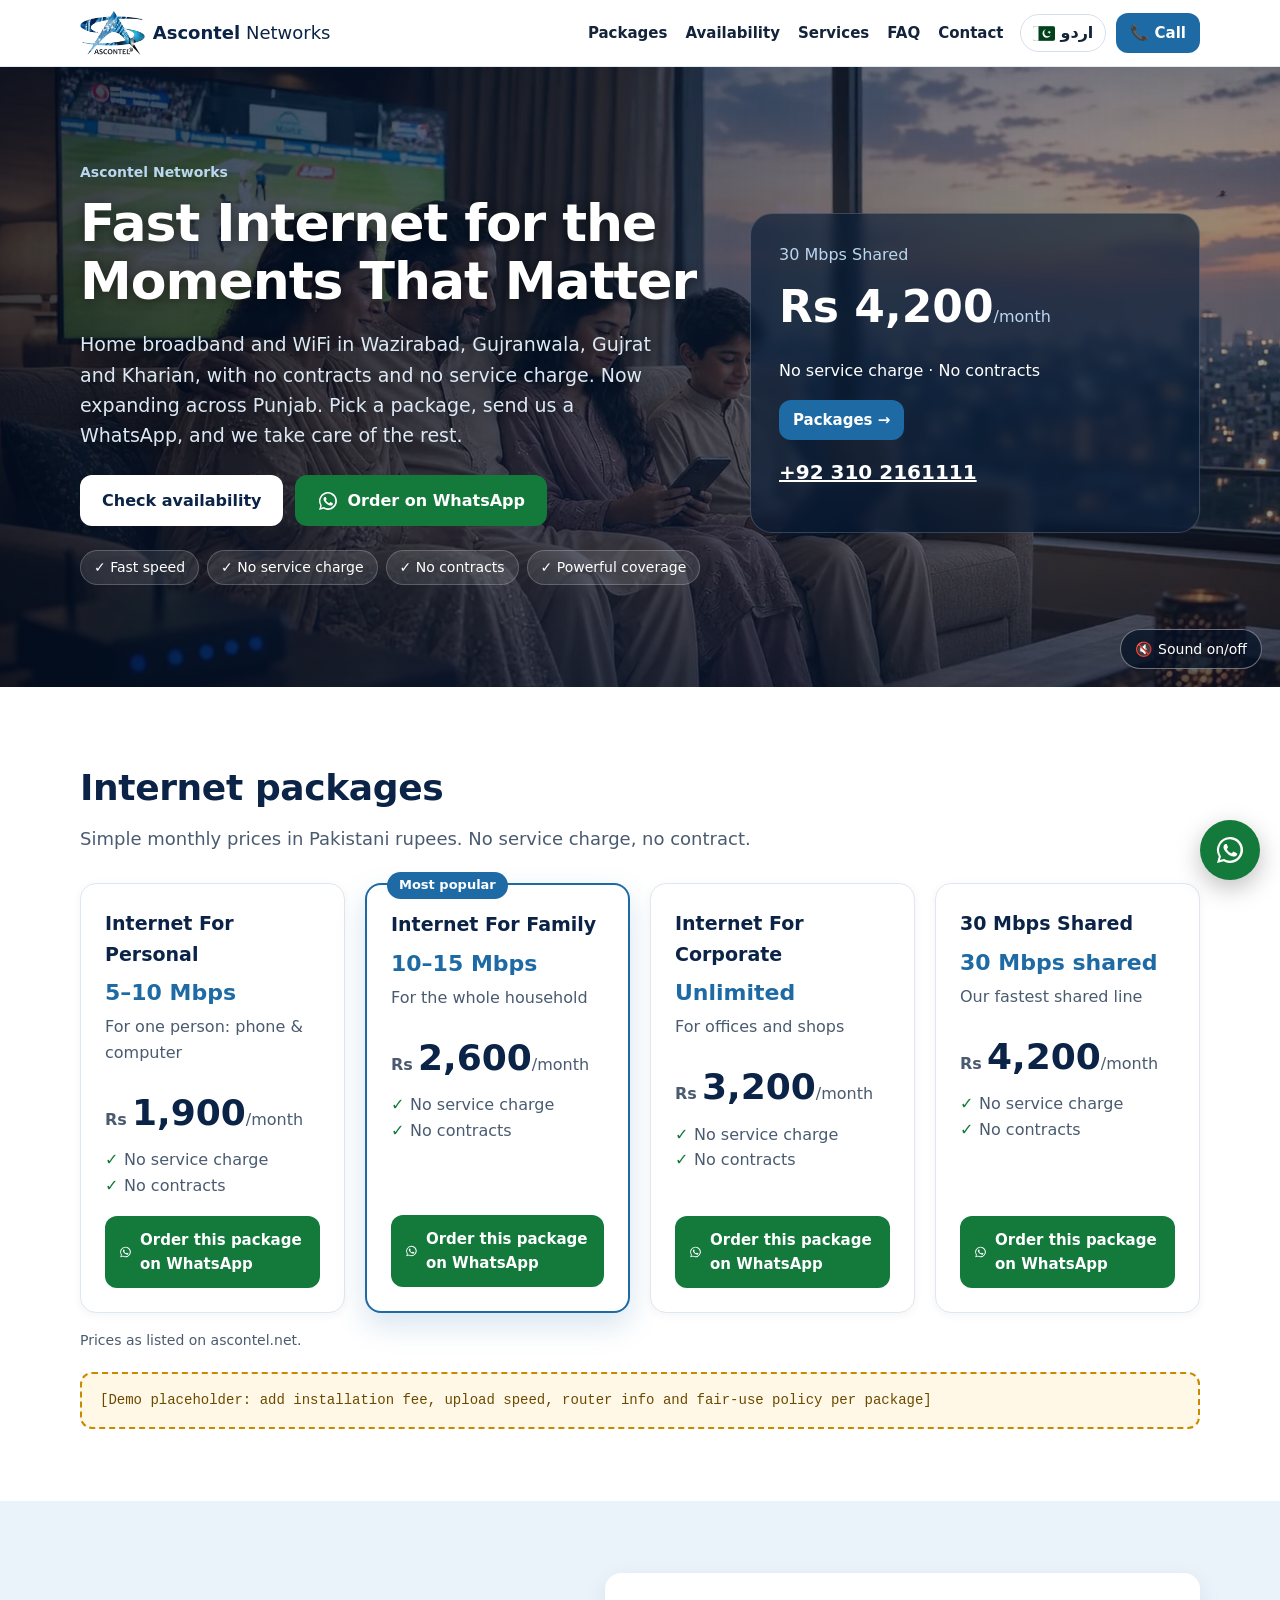
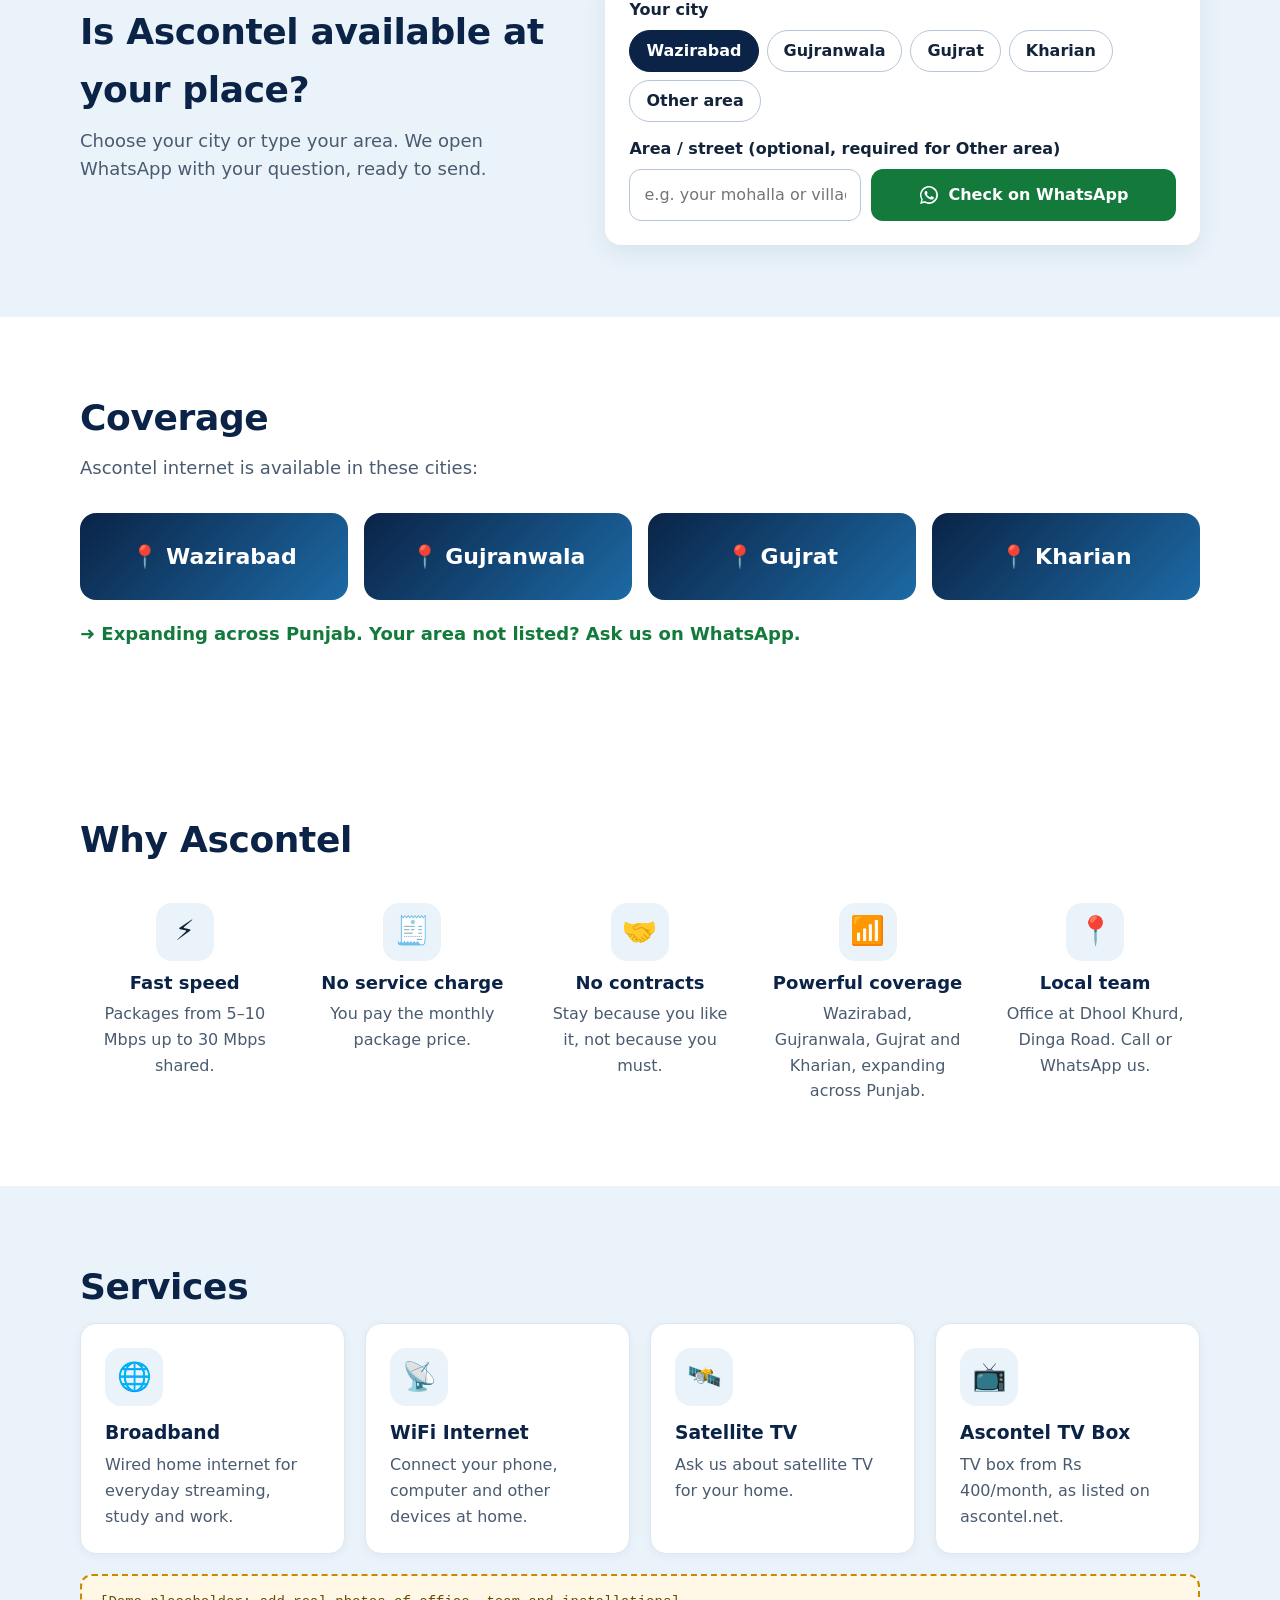
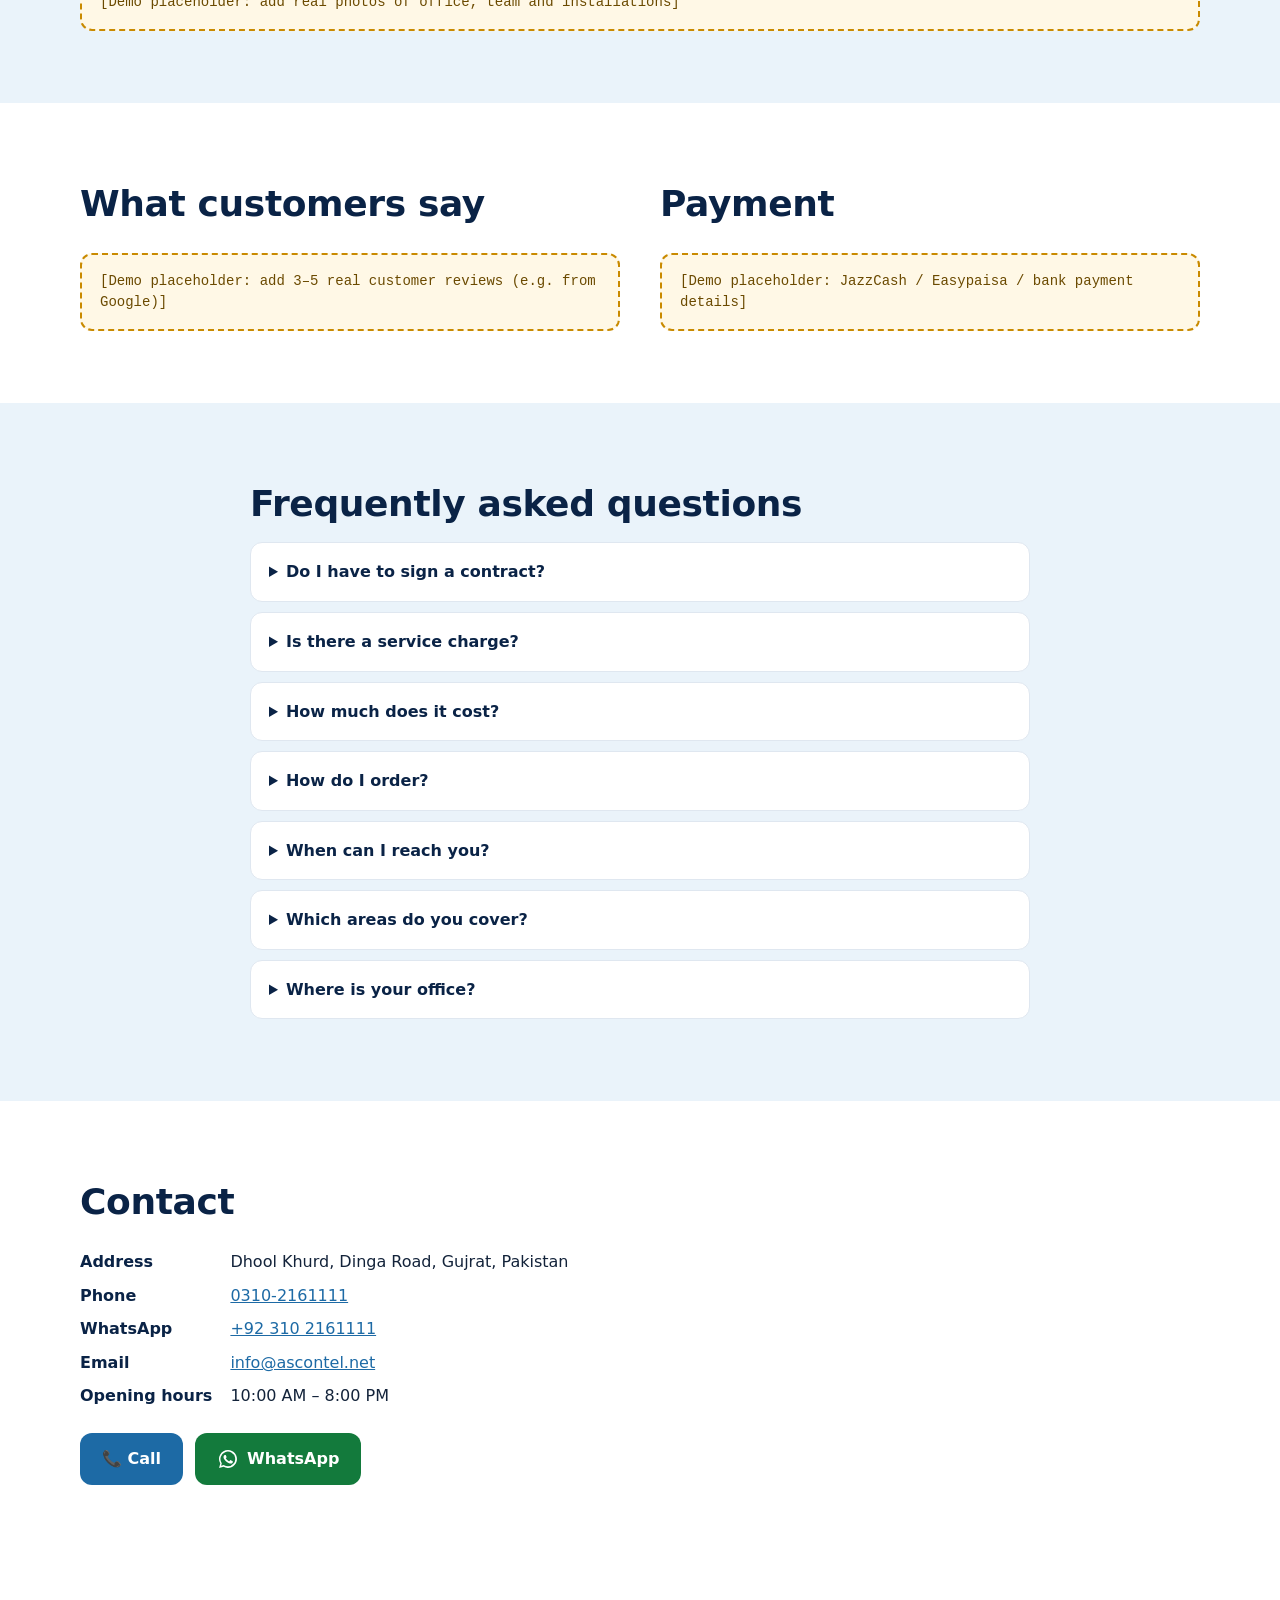
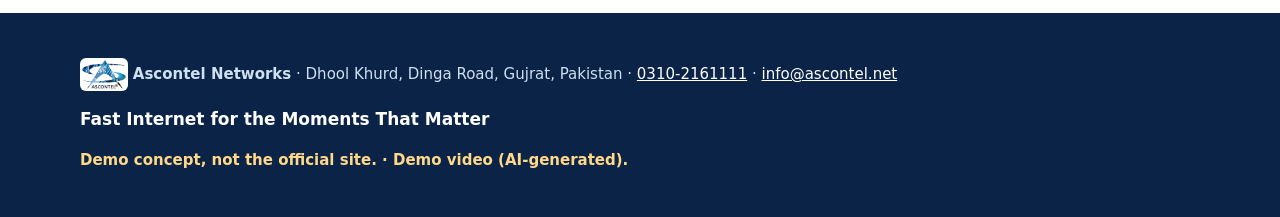
==== commit 15be1f3f: "Mobile: hero video full-width 16:9 above content" ====
--- a/index.html
+++ b/index.html
@@ -3,7 +3,7 @@
 <link rel="alternate" hreflang="en" href="https://4bzkfm6hb5-jpg.github.io/ascontel-demo/"><link rel="alternate" hreflang="ur" href="https://4bzkfm6hb5-jpg.github.io/ascontel-demo/ur/"><link rel="alternate" hreflang="x-default" href="https://4bzkfm6hb5-jpg.github.io/ascontel-demo/">
 <meta property="og:type" content="website"><meta property="og:title" content="Fast Internet for the Moments That Matter | Ascontel – Wazirabad, Gujranwala, Gujrat &amp; Kharian"><meta property="og:description" content="Ascontel Networks: broadband &amp; WiFi internet in Wazirabad, Gujranwala, Gujrat and Kharian. From Rs 1,900/month, no service charge, no contracts. WhatsApp 0310-2161111."><meta property="og:url" content="https://4bzkfm6hb5-jpg.github.io/ascontel-demo/"><meta property="og:image" content="https://4bzkfm6hb5-jpg.github.io/ascontel-demo/assets/og-icon.png"><meta property="og:locale" content="en_PK"><meta name="twitter:card" content="summary">
 <meta name="theme-color" content="#0a2346"><link rel="icon" href="assets/favicon-32.png" sizes="32x32"><link rel="icon" href="assets/icon-192.png" sizes="192x192"><link rel="apple-touch-icon" href="assets/apple-touch-icon.png">
-<link rel="stylesheet" href="assets/style.css?v=14">
+<link rel="stylesheet" href="assets/style.css?v=15">
 <script type="application/ld+json">{"@context": "https://schema.org", "@type": "LocalBusiness", "additionalType": "https://en.wikipedia.org/wiki/Internet_service_provider", "name": "Ascontel Networks", "slogan": "Fast Internet for the Moments That Matter", "url": "https://www.ascontel.net/", "logo": "https://4bzkfm6hb5-jpg.github.io/ascontel-demo/assets/logo-trim.png", "image": "https://4bzkfm6hb5-jpg.github.io/ascontel-demo/assets/og-icon.png", "telephone": "+92 310 2161111", "email": "info@ascontel.net", "address": {"@type": "PostalAddress", "streetAddress": "Dhool Khurd, Dinga Road", "addressLocality": "Gujrat", "addressCountry": "PK"}, "areaServed": [{"@type": "City", "name": "Wazirabad", "containedInPlace": {"@type": "State", "name": "Punjab, Pakistan"}}, {"@type": "City", "name": "Gujranwala", "containedInPlace": {"@type": "State", "name": "Punjab, Pakistan"}}, {"@type": "City", "name": "Gujrat", "containedInPlace": {"@type": "State", "name": "Punjab, Pakistan"}}, {"@type": "City", "name": "Kharian", "containedInPlace": {"@type": "State", "name": "Punjab, Pakistan"}}], "makesOffer": [{"@type": "Offer", "name": "Internet For Personal", "price": "1900", "priceCurrency": "PKR", "description": "5–10 Mbps, per month"}, {"@type": "Offer", "name": "Internet For Family", "price": "2600", "priceCurrency": "PKR", "description": "10–15 Mbps, per month"}, {"@type": "Offer", "name": "Internet For Corporate", "price": "3200", "priceCurrency": "PKR", "description": "Unlimited, per month"}, {"@type": "Offer", "name": "30 Mbps Shared", "price": "4200", "priceCurrency": "PKR", "description": "30 Mbps shared, per month"}]}</script><script type="application/ld+json">{"@context": "https://schema.org", "@type": "FAQPage", "mainEntity": [{"@type": "Question", "name": "Do I have to sign a contract?", "acceptedAnswer": {"@type": "Answer", "text": "No. Ascontel works with no contracts."}}, {"@type": "Question", "name": "Is there a service charge?", "acceptedAnswer": {"@type": "Answer", "text": "No, there is no service charge. You pay the monthly package price."}}, {"@type": "Question", "name": "How much does it cost?", "acceptedAnswer": {"@type": "Answer", "text": "Internet For Personal (5–10 Mbps) Rs 1,900, Internet For Family (10–15 Mbps) Rs 2,600, Internet For Corporate Rs 3,200 and 30 Mbps Shared Rs 4,200 per month."}}, {"@type": "Question", "name": "How do I order?", "acceptedAnswer": {"@type": "Answer", "text": "Tap “Order this package on WhatsApp”, call 0310-2161111 or email info@ascontel.net."}}, {"@type": "Question", "name": "When can I reach you?", "acceptedAnswer": {"@type": "Answer", "text": "Our office is open from 10:00 AM to 8:00 PM."}}, {"@type": "Question", "name": "Which areas do you cover?", "acceptedAnswer": {"@type": "Answer", "text": "Wazirabad, Gujranwala, Gujrat and Kharian. We are expanding across Punjab, so ask us on WhatsApp for your area."}}, {"@type": "Question", "name": "Where is your office?", "acceptedAnswer": {"@type": "Answer", "text": "Dhool Khurd, Dinga Road, Gujrat, Pakistan."}}]}</script></head>
 <body class="en"><a class="skip" href="#main">Skip to content</a>
 <header class="top"><div class="wrap bar"><a class="brand" href="./" aria-label="Ascontel Networks"><img src="assets/logo-trim.png" alt="Ascontel logo" width="64" height="44"><span><b>Ascontel</b> Networks</span></a>
--- a/assets/style.css
+++ b/assets/style.css
@@ -56,3 +56,4 @@
 .hero.vid:not(.end) .hov{opacity:.85}
 .tagline{font-weight:700;color:#fff;font-size:17px;margin:6px 0}
 .snd{position:absolute;z-index:3;bottom:18px;inset-inline-end:18px;display:flex;gap:6px;align-items:center;background:rgba(4,16,36,.75);color:#fff;border:1px solid rgba(255,255,255,.4);border-radius:99px;padding:8px 14px;font:inherit;font-size:14px;cursor:pointer}.snd[hidden]{display:none}.snd:focus-visible{outline:3px solid #ffb703}
+@media(max-width:720px){.hero{display:block;padding-top:0;background:#061a36}.hero .hv{position:relative;inset:auto;height:auto;aspect-ratio:16/9;display:block}.hero.done .hv{opacity:1}.hero .hov{display:none}.hero>.wrap{padding-top:24px}.hero.vid.end>.wrap{opacity:1!important;pointer-events:auto}.hero .snd{top:12px;bottom:auto}}
